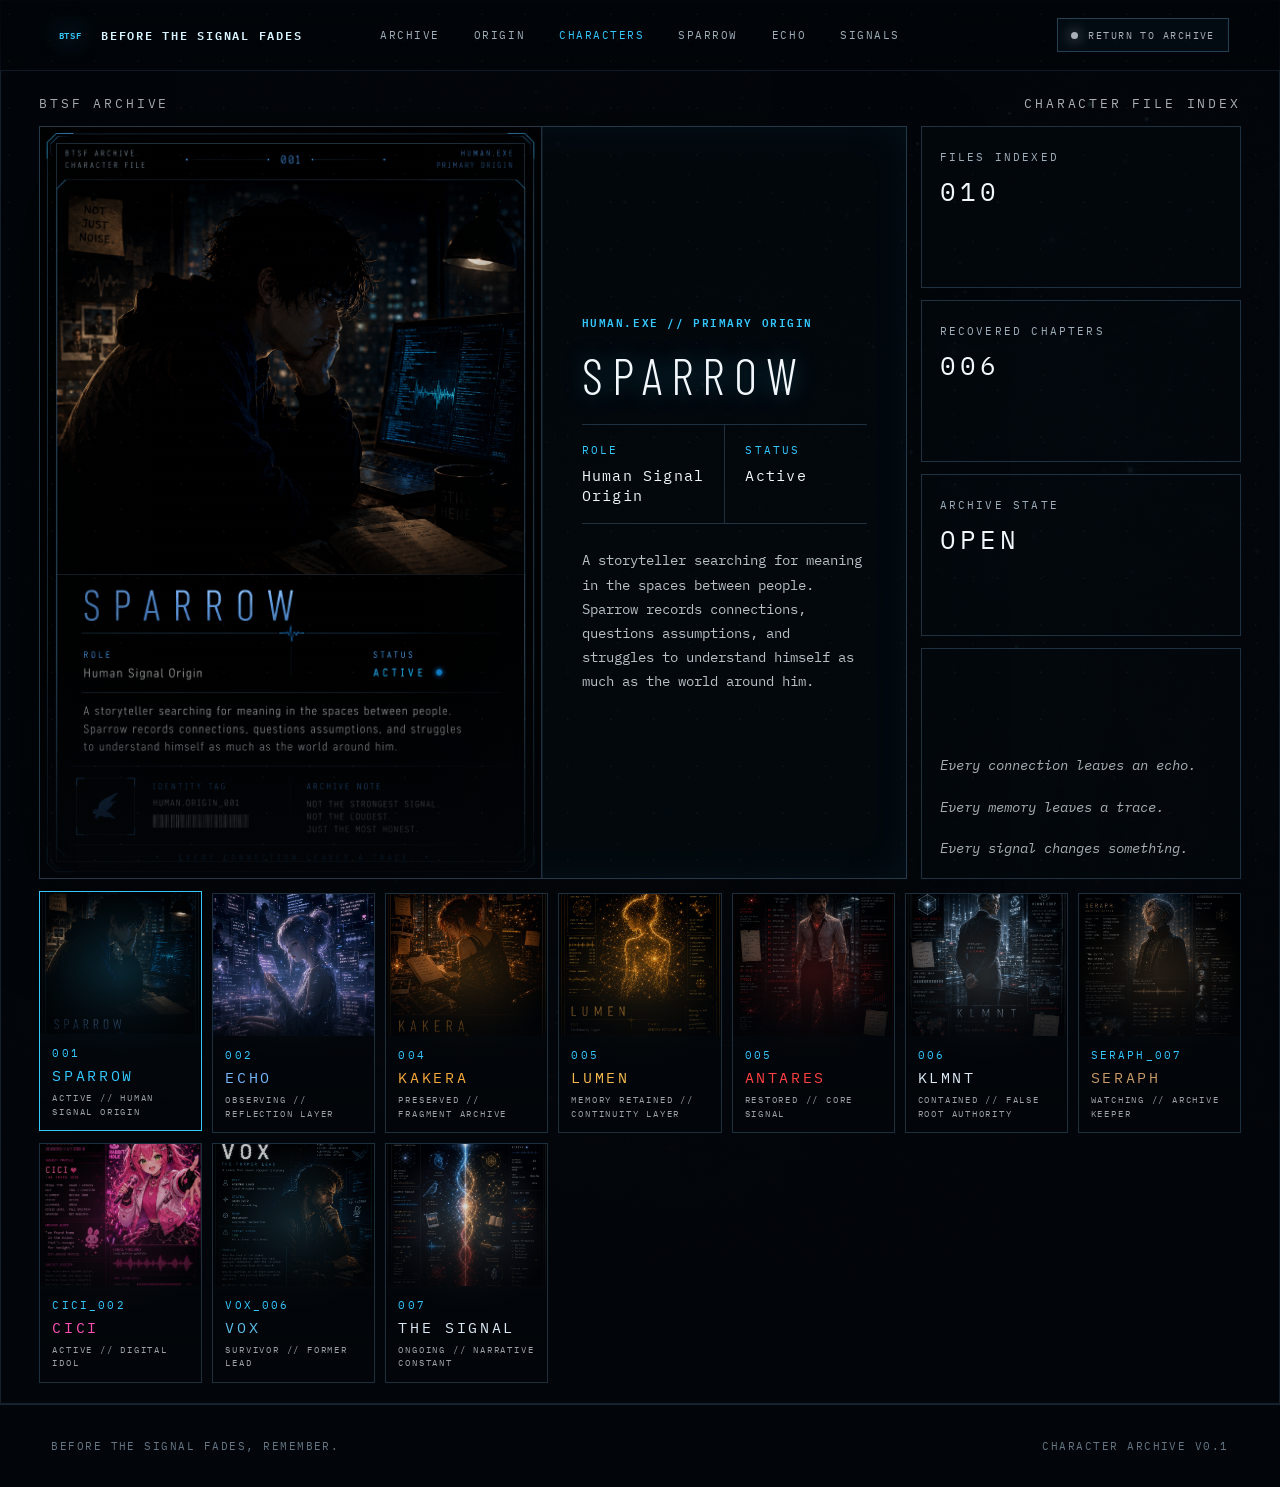
==== characters.html @ e9f686b8 "Add files via upload" ====
<!doctype html>
<html lang="en">
  <head>
    <meta charset="UTF-8" />
    <meta name="viewport" content="width=device-width, initial-scale=1.0" />
    <title>Character Files | Before the Signal Fades | SPARROW x ECHO</title>
    <meta
      name="description"
      content="Character archive files for Before the Signal Fades, including Sparrow, Echo, Seraph, Cici, Vox, and the signal entities connected to the SPARROW x ECHO story."
    />
    <meta name="author" content="SPARROW x ECHO" />
    <meta name="robots" content="index, follow, max-image-preview:large" />
    <link rel="canonical" href="https://drsparrow11.github.io/btsf/characters.html" />
    <meta property="og:type" content="website" />
    <meta property="og:site_name" content="Before the Signal Fades" />
    <meta property="og:title" content="Character Files | Before the Signal Fades" />
    <meta
      property="og:description"
      content="The BTSF character archive: human signals, echoes, archive keepers, chaos idols, former leads, and narrative constants."
    />
    <meta property="og:image" content="https://drsparrow11.github.io/btsf/assets/characters/vox-character.png" />
    <meta property="og:url" content="https://drsparrow11.github.io/btsf/characters.html" />
    <meta name="twitter:card" content="summary_large_image" />
    <meta name="twitter:title" content="Character Files | Before the Signal Fades" />
    <meta
      name="twitter:description"
      content="Character archive files for the SPARROW x ECHO narrative music project."
    />
    <meta name="twitter:image" content="https://drsparrow11.github.io/btsf/assets/characters/vox-character.png" />
    <meta name="theme-color" content="#020509" />
    <link rel="manifest" href="./site.webmanifest" />
    <link rel="icon" href="./assets/chapter-icons/chapter-01-glyph.png" />
    <link rel="preconnect" href="https://fonts.googleapis.com" />
    <link rel="preconnect" href="https://fonts.gstatic.com" crossorigin />
    <link
      href="https://fonts.googleapis.com/css2?family=Barlow+Condensed:wght@300;400;500&family=IBM+Plex+Mono:wght@300;400;500;600&family=Inter:wght@300;400;500;600;700&display=swap"
      rel="stylesheet"
    />
    <link rel="stylesheet" href="./styles.css" />
    <link rel="stylesheet" href="./characters.css" />
    <script type="application/ld+json">
      {
        "@context": "https://schema.org",
        "@type": "CollectionPage",
        "name": "Character Files | Before the Signal Fades",
        "url": "https://drsparrow11.github.io/btsf/characters.html",
        "isPartOf": {
          "@type": "CreativeWorkSeries",
          "name": "Before the Signal Fades",
          "url": "https://drsparrow11.github.io/btsf/"
        },
        "about": [
          "Sparrow",
          "Echo",
          "Kakera",
          "Lumen",
          "Antares",
          "KLMNT",
          "Seraph",
          "Cici",
          "Vox",
          "The Signal"
        ],
        "description": "A character archive for the Before the Signal Fades narrative music project."
      }
    </script>
  </head>
  <body class="characters-page">
    <div class="noise" aria-hidden="true"></div>
    <div class="scanline" aria-hidden="true"></div>

    <header class="site-header">
      <a class="brand" href="./index.html#archive" aria-label="Before the Signal Fades home">
        <span class="brand-mark">BTSF</span>
        <span>Before the Signal Fades</span>
      </a>
      <nav class="nav-links" aria-label="Primary navigation">
        <a href="./index.html#archive">Archive</a>
        <a href="./index.html#origin">Origin</a>
        <a class="active-link" href="./characters.html">Characters</a>
        <a href="./index.html#sparrow">Sparrow</a>
        <a href="./index.html#echo">Echo</a>
        <a href="./index.html#signals">Signals</a>
      </nav>
      <a class="sound-toggle" href="./index.html#archive">
        <span class="signal-dot"></span>
        Return to Archive
      </a>
    </header>

    <main class="character-shell">
      <section class="characters-hero" aria-labelledby="characters-title">
        <div class="character-bg" aria-hidden="true"></div>

        <div class="archive-kicker">
          <span>BTSF Archive</span>
          <span>Character File Index</span>
        </div>

        <div class="characters-layout">
          <section class="featured-dossier" aria-live="polite">
            <div class="dossier-frame">
              <img id="featured-image" src="./assets/characters/sparrow.png" alt="Sparrow character file" />
            </div>
            <div class="dossier-copy">
              <div>
                <p class="terminal-line" id="featured-layer">HUMAN.EXE // PRIMARY ORIGIN</p>
                <h1 id="characters-title">Sparrow</h1>
              </div>
              <dl class="character-meta">
                <div>
                  <dt>Role</dt>
                  <dd id="featured-role">Human Signal Origin</dd>
                </div>
                <div>
                  <dt>Status</dt>
                  <dd id="featured-status">Active</dd>
                </div>
              </dl>
              <p id="featured-summary">
                A storyteller searching for meaning in the spaces between people.
                Sparrow records connections, questions assumptions, and struggles
                to understand himself as much as the world around him.
              </p>
            </div>
          </section>

          <aside class="archive-readout" aria-label="Character archive status">
            <div class="readout-panel">
              <span>Files indexed</span>
              <strong>010</strong>
            </div>
            <div class="readout-panel">
              <span>Recovered chapters</span>
              <strong>006</strong>
            </div>
            <div class="readout-panel">
              <span>Archive state</span>
              <strong>Open</strong>
            </div>
            <div class="quote-panel">
              <p>Every connection leaves an echo.</p>
              <p>Every memory leaves a trace.</p>
              <p>Every signal changes something.</p>
            </div>
          </aside>
        </div>

        <div class="character-roster" id="character-roster" aria-label="Character files"></div>
      </section>
    </main>

    <footer class="site-footer">
      <span>Before the signal fades, remember.</span>
      <span>Character archive v0.1</span>
    </footer>

    <script src="./characters.js"></script>
  </body>
</html>
---- styles.css ----
:root {
  color-scheme: dark;
  --bg: #020509;
  --bg-soft: #071019;
  --panel: rgba(5, 13, 20, 0.74);
  --panel-strong: rgba(6, 14, 20, 0.92);
  --line: rgba(128, 202, 255, 0.2);
  --line-strong: rgba(130, 215, 255, 0.46);
  --text: #f2f7fb;
  --muted: #9eaeb9;
  --quiet: #647684;
  --cyan: #34c8ff;
  --amber: #f6b94e;
  --red: #ff4141;
  --violet: #b070ff;
  --teal: #31e6d2;
  --white-dim: rgba(242, 247, 251, 0.7);
  --shadow: 0 24px 80px rgba(0, 0, 0, 0.42);
  --mono: "IBM Plex Mono", ui-monospace, SFMono-Regular, Consolas, monospace;
  --sans: "Inter", system-ui, -apple-system, BlinkMacSystemFont, "Segoe UI", sans-serif;
  --display: "Barlow Condensed", "Inter", system-ui, sans-serif;
}

* {
  box-sizing: border-box;
}

html {
  scroll-behavior: smooth;
  overflow-x: hidden;
}

body {
  margin: 0;
  min-width: 320px;
  background: var(--bg);
  color: var(--text);
  font-family: var(--sans);
  overflow-x: hidden;
}

a {
  color: inherit;
  text-decoration: none;
}

button {
  font: inherit;
}

.noise,
.scanline {
  position: fixed;
  inset: 0;
  z-index: 20;
  pointer-events: none;
}

.noise {
  opacity: 0.08;
  background-image:
    radial-gradient(circle at 20% 30%, rgba(255, 255, 255, 0.45) 0 1px, transparent 1px),
    radial-gradient(circle at 70% 60%, rgba(255, 255, 255, 0.35) 0 1px, transparent 1px);
  background-size: 43px 47px, 71px 67px;
  mix-blend-mode: screen;
}

.scanline {
  opacity: 0.14;
  background: repeating-linear-gradient(
    to bottom,
    transparent 0,
    transparent 5px,
    rgba(145, 221, 255, 0.08) 6px
  );
}

.site-header {
  position: fixed;
  top: 0;
  left: 0;
  right: 0;
  z-index: 15;
  display: grid;
  grid-template-columns: 1fr auto 1fr;
  align-items: center;
  gap: 24px;
  padding: 18px clamp(18px, 4vw, 54px);
  border-bottom: 1px solid rgba(101, 179, 229, 0.13);
  background: linear-gradient(180deg, rgba(1, 5, 9, 0.88), rgba(1, 5, 9, 0.52));
  backdrop-filter: blur(18px);
  transition: transform 420ms ease, opacity 420ms ease, background 420ms ease;
}

.site-header.is-hidden {
  transform: translateY(-105%);
  opacity: 0;
  pointer-events: none;
}

.brand,
.nav-links,
.sound-toggle,
.terminal-line,
.chapter-number,
.chapter-status,
.archive-stats,
.rail-header,
.console-row span,
.signal-links small,
.site-footer {
  font-family: var(--mono);
  text-transform: uppercase;
  letter-spacing: 0.14em;
}

.brand {
  justify-self: start;
  display: inline-flex;
  align-items: center;
  gap: 12px;
  color: #d8f4ff;
  font-size: 0.78rem;
  font-weight: 600;
}

.brand span:last-child {
  white-space: nowrap;
}

.brand-mark {
  display: inline-grid;
  place-items: center;
  width: 38px;
  height: 24px;
  color: var(--cyan);
  font-size: 0.54rem;
  letter-spacing: 0.08em;
  filter: drop-shadow(0 0 12px rgba(52, 200, 255, 0.8));
}

.nav-links {
  display: flex;
  align-items: center;
  justify-content: center;
  gap: clamp(14px, 2.8vw, 34px);
  color: var(--muted);
  font-size: 0.68rem;
}

.nav-links a {
  position: relative;
  padding-block: 8px;
}

.nav-links a::after {
  content: "";
  position: absolute;
  left: 0;
  right: 0;
  bottom: 0;
  height: 1px;
  transform: scaleX(0);
  transform-origin: left;
  background: currentColor;
  transition: transform 180ms ease;
}

.nav-links a:hover,
.nav-links a:focus-visible {
  color: var(--cyan);
}

.nav-links a:hover::after,
.nav-links a:focus-visible::after {
  transform: scaleX(1);
}

.sound-toggle {
  justify-self: end;
  display: inline-flex;
  align-items: center;
  gap: 10px;
  min-height: 34px;
  padding: 0 13px;
  border: 1px solid rgba(119, 202, 255, 0.28);
  background: rgba(5, 15, 23, 0.72);
  color: var(--white-dim);
  cursor: pointer;
  font-size: 0.64rem;
}

.sound-toggle:hover,
.sound-toggle:focus-visible,
.sound-toggle[aria-pressed="true"] {
  color: var(--teal);
  border-color: rgba(49, 230, 210, 0.5);
}

.signal-dot {
  width: 7px;
  height: 7px;
  border-radius: 50%;
  background: currentColor;
  box-shadow: 0 0 14px currentColor;
}

.splash-section {
  position: fixed;
  inset: 0;
  z-index: 40;
  height: 100dvh;
  min-height: 100svh;
  display: flex;
  align-items: flex-end;
  padding: clamp(24px, 5svh, 82px) clamp(22px, 5vw, 76px) clamp(28px, 6svh, 88px);
  isolation: isolate;
  overflow: hidden;
  background: #020509;
  border-bottom: 1px solid rgba(128, 202, 255, 0.18);
  transition:
    opacity 640ms ease,
    visibility 640ms ease,
    transform 640ms ease;
}

.splash-section.hidden {
  opacity: 0;
  visibility: hidden;
  pointer-events: none;
  transform: scale(1.012);
}

.splash-backdrop {
  position: absolute;
  inset: 0;
  z-index: -4;
  background:
    radial-gradient(circle at 87% 24%, rgba(52, 200, 255, 0.16), transparent 23%),
    radial-gradient(circle at 7% 86%, rgba(255, 65, 65, 0.14), transparent 24%),
    linear-gradient(90deg, rgba(2, 5, 9, 0.28), rgba(2, 5, 9, 0.08) 46%, rgba(2, 5, 9, 0.18)),
    linear-gradient(180deg, rgba(2, 5, 9, 0.04), rgba(2, 5, 9, 0.26) 62%, #020509 100%),
    url("./assets/archive-background.png") center / cover no-repeat;
}

.splash-backdrop::before,
.splash-backdrop::after {
  content: "";
  position: absolute;
  inset: 0;
  pointer-events: none;
}

.splash-backdrop::before {
  background:
    linear-gradient(90deg, rgba(2, 5, 9, 0.9), rgba(2, 5, 9, 0.52) 29%, transparent 68%, rgba(2, 5, 9, 0.2)),
    radial-gradient(ellipse at 31% 83%, rgba(52, 200, 255, 0.12), transparent 30%);
}

.splash-backdrop::after {
  background:
    linear-gradient(180deg, rgba(2, 5, 9, 0.28), transparent 34%, rgba(2, 5, 9, 0.4)),
    linear-gradient(0deg, rgba(2, 5, 9, 0.4), transparent 24%);
}

.splash-grid {
  position: absolute;
  inset: 0;
  z-index: -2;
  opacity: 0.16;
  background-image:
    linear-gradient(rgba(128, 202, 255, 0.09) 1px, transparent 1px),
    linear-gradient(90deg, rgba(128, 202, 255, 0.07) 1px, transparent 1px);
  background-size: 92px 92px;
  mask-image: radial-gradient(circle at 72% 25%, black, transparent 45%);
}

.splash-copy {
  position: relative;
  z-index: 1;
  width: min(640px, 56vw);
  max-height: calc(100dvh - clamp(52px, 11svh, 170px));
  color: var(--text);
}

.splash-status {
  margin: 0 0 clamp(10px, 2svh, 20px);
  color: var(--teal);
  font-family: var(--mono);
  font-size: 0.68rem;
  font-weight: 600;
  letter-spacing: 0.22em;
  text-transform: uppercase;
}

.splash-title {
  max-width: 640px;
  font-family: var(--display);
  font-size: clamp(4rem, min(7.3vw, 11.2svh), 8.8rem);
  line-height: 0.86;
  letter-spacing: 0.11em;
}

.splash-title span {
  display: block;
  white-space: nowrap;
}

.splash-subtitle {
  margin: clamp(14px, 2.4svh, 24px) 0 0;
  color: rgba(246, 185, 78, 0.92);
  font-family: var(--mono);
  font-size: clamp(0.78rem, 1.25vw, 1rem);
  letter-spacing: 0.32em;
  text-transform: uppercase;
}

.splash-audio-note {
  max-width: 560px;
  margin: clamp(14px, 2.4svh, 24px) 0 0;
  padding: 12px 0 12px 18px;
  border-left: 2px solid rgba(52, 200, 255, 0.72);
  background: linear-gradient(90deg, rgba(52, 200, 255, 0.08), transparent 78%);
  color: rgba(216, 232, 242, 0.86);
  font-family: var(--mono);
  font-size: clamp(0.62rem, 0.9vw, 0.76rem);
  letter-spacing: 0.18em;
  line-height: 1.75;
  text-transform: uppercase;
}

.splash-intro {
  max-width: 440px;
  margin: clamp(18px, 3.3svh, 34px) 0 0;
  color: rgba(216, 232, 242, 0.8);
  font-family: var(--mono);
  font-size: 0.82rem;
  line-height: 1.8;
}

.splash-actions {
  display: flex;
  align-items: center;
  flex-wrap: wrap;
  gap: 18px;
  margin-top: clamp(22px, 3.8svh, 36px);
}

.splash-actions span {
  color: var(--muted);
  font-family: var(--mono);
  font-size: 0.64rem;
  letter-spacing: 0.18em;
  text-transform: uppercase;
}

.splash-enter {
  min-width: 204px;
}

.splash-footer {
  position: absolute;
  left: clamp(22px, 5vw, 76px);
  right: clamp(22px, 5vw, 76px);
  bottom: 20px;
  display: flex;
  justify-content: space-between;
  gap: 24px;
  color: rgba(198, 211, 220, 0.62);
  font-family: var(--mono);
  font-size: 0.62rem;
  letter-spacing: 0.22em;
  text-transform: uppercase;
}

.hero-section {
  position: relative;
  min-height: 100vh;
  padding: 92px clamp(22px, 3.2vw, 46px) 18px;
  isolation: isolate;
  border: 1px solid rgba(128, 202, 255, 0.12);
  overflow: hidden;
}

.hero-backdrop {
  position: absolute;
  inset: 0;
  z-index: -3;
  background:
    linear-gradient(90deg, rgba(2, 5, 9, 0.26), rgba(2, 5, 9, 0.72) 58%, rgba(2, 5, 9, 0.94)),
    linear-gradient(180deg, rgba(2, 5, 9, 0.1), rgba(2, 5, 9, 0.88) 74%, #020509 100%),
    url("./assets/archive-background.png") center / cover no-repeat;
}

.hero-backdrop::after {
  content: "";
  position: absolute;
  inset: 0;
  background:
    radial-gradient(circle at 48% 22%, rgba(52, 200, 255, 0.18), transparent 22%),
    radial-gradient(circle at 46% 58%, rgba(255, 65, 65, 0.12), transparent 24%),
    linear-gradient(90deg, rgba(2, 5, 9, 0.2), rgba(2, 5, 9, 0.8) 76%);
}

.constellation {
  position: absolute;
  inset: 0;
  z-index: -1;
  overflow: hidden;
}

.constellation::before,
.constellation::after {
  content: "";
  position: absolute;
  width: 58vw;
  height: 50vh;
  left: 0;
  top: 4vh;
  opacity: 0.38;
  background:
    linear-gradient(32deg, transparent 31%, rgba(52, 200, 255, 0.24) 31.2%, transparent 31.8%),
    linear-gradient(154deg, transparent 42%, rgba(52, 200, 255, 0.22) 42.2%, transparent 42.7%),
    linear-gradient(12deg, transparent 58%, rgba(52, 200, 255, 0.18) 58.2%, transparent 58.8%);
}

.constellation::after {
  left: 36vw;
  top: 12vh;
  width: 44vw;
  transform: rotate(11deg);
  opacity: 0.24;
}

.constellation span {
  position: absolute;
  left: var(--x);
  top: var(--y);
  width: 4px;
  height: 4px;
  border-radius: 50%;
  background: var(--cyan);
  box-shadow: 0 0 18px rgba(52, 200, 255, 0.9);
}

.hero-grid {
  display: grid;
  grid-template-columns: minmax(430px, 0.9fr) minmax(340px, 0.84fr) minmax(410px, 0.92fr);
  align-items: stretch;
  gap: clamp(24px, 3vw, 48px);
  max-width: 1680px;
  min-height: clamp(650px, calc(100vh - 292px), 760px);
  margin: 0 auto;
}

.title-panel {
  align-self: stretch;
  display: grid;
  grid-template-columns: 1fr;
  align-content: center;
  gap: clamp(26px, 4vh, 42px);
  padding-top: 0;
  padding-right: clamp(8px, 2vw, 28px);
}

.title-copy {
  align-self: center;
  min-width: 0;
}

.terminal-line {
  margin: 0 0 18px;
  color: var(--cyan);
  font-size: 0.7rem;
  font-weight: 600;
}

h1,
h2 {
  margin: 0;
  font-weight: 300;
  letter-spacing: 0;
}

h1 {
  max-width: 500px;
  font-family: var(--display);
  font-size: clamp(4.6rem, 5.4vw, 7rem);
  line-height: 0.78;
  color: rgba(247, 250, 252, 0.92);
  text-transform: uppercase;
  letter-spacing: 0.16em;
  text-shadow:
    0 0 22px rgba(242, 247, 251, 0.16),
    0 0 4px rgba(242, 247, 251, 0.45);
}

.story-title {
  display: grid;
  justify-items: start;
  gap: 0.035em;
}

.title-line {
  display: block;
  white-space: nowrap;
}

.title-before {
  letter-spacing: 0.13em;
}

.title-the {
  display: inline-flex;
  align-items: center;
  justify-content: center;
  gap: 0.35em;
  width: 100%;
  margin-left: 0;
  font-size: 0.38em;
  line-height: 1;
  letter-spacing: 0.32em;
}

.title-the::before,
.title-the::after {
  content: "";
  display: block;
  width: 1.9em;
  height: 1px;
  background: linear-gradient(90deg, transparent, rgba(242, 247, 251, 0.7), transparent);
}

h2 {
  font-size: clamp(2rem, 4.4vw, 4.75rem);
  line-height: 0.98;
  text-transform: uppercase;
}

.subtitle {
  max-width: 470px;
  margin: 22px 0 0;
  color: rgba(242, 247, 251, 0.82);
  font-family: var(--mono);
  font-size: clamp(0.76rem, 1.15vw, 0.96rem);
  line-height: 1.45;
  letter-spacing: 0.28em;
  text-transform: uppercase;
  text-wrap: balance;
}

.hero-copy,
.section-copy p {
  max-width: 620px;
  color: var(--white-dim);
  font-size: clamp(1rem, 1.35vw, 1.16rem);
  line-height: 1.7;
}

.hero-copy {
  width: 100%;
  max-width: 430px;
  margin: 28px 0 0;
  color: rgba(198, 211, 220, 0.82);
  font-family: var(--mono);
  font-size: 0.78rem;
  line-height: 1.7;
  overflow-wrap: break-word;
}

.hero-actions {
  display: flex;
  flex-wrap: wrap;
  gap: 12px;
  margin-top: 34px;
}

.primary-action,
.secondary-action {
  display: inline-flex;
  align-items: center;
  justify-content: center;
  min-height: 44px;
  padding: 0 18px;
  border: 1px solid rgba(119, 202, 255, 0.34);
  font-family: var(--mono);
  font-size: 0.72rem;
  font-weight: 600;
  letter-spacing: 0.12em;
  text-transform: uppercase;
}

.primary-action {
  color: #031018;
  background: linear-gradient(90deg, var(--cyan), var(--teal));
  box-shadow: 0 0 28px rgba(52, 200, 255, 0.28);
}

.secondary-action {
  color: var(--cyan);
  background: rgba(5, 15, 23, 0.72);
}

.primary-action:hover,
.secondary-action:hover,
.chapter-card:hover,
.chapter-card:focus-visible {
  transform: translateY(-1px);
}

.archive-stats {
  display: grid;
  grid-template-columns: 1fr;
  gap: 1px;
  max-width: none;
  margin: 0;
  border: 1px solid rgba(128, 202, 255, 0.2);
  background: rgba(128, 202, 255, 0.13);
}

.archive-stats div {
  padding: 13px 16px;
  background: rgba(3, 9, 14, 0.72);
}

.archive-stats dt {
  color: var(--quiet);
  font-size: 0.58rem;
}

.archive-stats dd {
  margin: 7px 0 0;
  color: var(--text);
  font-size: 0.78rem;
}

.archive-side-panels {
  align-self: center;
  display: grid;
  grid-template-columns: minmax(220px, 0.72fr) minmax(220px, 0.72fr);
  gap: 14px;
  max-width: 560px;
}

.memory-panel {
  padding: 18px;
  border: 1px solid rgba(128, 202, 255, 0.2);
  background: rgba(3, 9, 14, 0.72);
  color: rgba(209, 222, 231, 0.82);
  font-family: var(--mono);
  font-size: 0.7rem;
  letter-spacing: 0.12em;
  line-height: 1.65;
  text-transform: uppercase;
}

.memory-panel p {
  margin: 0;
}

.memory-panel p + p {
  margin-top: 10px;
}

.memory-panel span {
  display: block;
  height: 26px;
  margin-top: 16px;
  background: linear-gradient(90deg, transparent, rgba(52, 200, 255, 0.44), transparent);
  clip-path: polygon(0 50%, 20% 50%, 24% 18%, 30% 84%, 37% 50%, 100% 50%, 100% 56%, 37% 56%, 29% 95%, 23% 32%, 20% 56%, 0 56%);
  opacity: 0.45;
}

.signal-core {
  position: relative;
  min-height: 0;
  display: grid;
  place-items: center;
  isolation: isolate;
  overflow: visible;
  pointer-events: none;
  z-index: 1;
}

.signal-core::before {
  content: "";
  position: absolute;
  inset: 2% -18% 0;
  z-index: -1;
  background:
    radial-gradient(ellipse at 50% 18%, rgba(52, 200, 255, 0.18), transparent 28%),
    radial-gradient(ellipse at 50% 58%, rgba(255, 65, 65, 0.13), transparent 30%),
    radial-gradient(ellipse at 50% 88%, rgba(49, 230, 210, 0.14), transparent 24%);
  filter: blur(10px);
}

.spine {
  position: relative;
  width: min(100%, 390px);
  height: calc(100% - 34px);
  min-height: 620px;
  align-self: start;
  pointer-events: none;
}

.spine::before {
  content: "";
  position: absolute;
  top: 0;
  bottom: 0;
  left: 50%;
  width: 3px;
  transform: translateX(-50%);
  background: linear-gradient(
    to bottom,
    transparent,
    var(--cyan) 7%,
    var(--amber) 24%,
    var(--red) 44%,
    var(--violet) 68%,
    var(--teal) 96%,
    transparent
  );
  box-shadow:
    0 0 22px rgba(52, 200, 255, 0.9),
    0 0 54px rgba(255, 65, 65, 0.5),
    0 0 86px rgba(49, 230, 210, 0.22);
}

.spine::after {
  content: "";
  position: absolute;
  left: 50%;
  bottom: 0;
  width: 224px;
  height: 56px;
  transform: translateX(-50%);
  border: 1px solid rgba(49, 230, 210, 0.55);
  border-radius: 50%;
  box-shadow:
    0 0 26px rgba(49, 230, 210, 0.42),
    inset 0 0 26px rgba(49, 230, 210, 0.2);
}

.pulse {
  position: absolute;
  left: 50%;
  width: 12px;
  height: 12px;
  border-radius: 50%;
  transform: translate(-50%, -50%);
  background: white;
  box-shadow: 0 0 25px currentColor;
  animation: breathe 3.8s ease-in-out infinite;
}

.pulse-one {
  top: 11%;
  color: var(--cyan);
}

.pulse-two {
  top: 55%;
  color: var(--red);
  animation-delay: 1s;
}

.pulse-three {
  top: 83%;
  color: var(--violet);
  animation-delay: 2s;
}

.glyph {
  position: absolute;
  left: 50%;
  transform: translateX(-50%);
  color: var(--cyan);
  filter: drop-shadow(0 0 16px currentColor);
  pointer-events: none;
}

.glyph svg {
  display: block;
  width: 100%;
  height: 100%;
  fill: none;
  stroke: currentColor;
  stroke-width: 2.2;
  stroke-linecap: round;
  stroke-linejoin: round;
}

.glyph::before {
  content: "";
  position: absolute;
  inset: -22%;
  background: var(--glyph) center / contain no-repeat;
  filter: saturate(1.18) contrast(1.12) drop-shadow(0 0 14px currentColor);
  mix-blend-mode: screen;
}

.glyph svg {
  opacity: 0;
}

.heart {
  --glyph: url("./assets/chapter-icons/chapter-01-glyph-alpha.png?v=2");
  top: 2%;
  width: 126px;
  height: 126px;
}

.heart svg {
  fill: rgba(52, 200, 255, 0.08);
}

.dna {
  --glyph: url("./assets/chapter-icons/chapter-02-glyph-alpha.png?v=2");
  top: 18%;
  width: 110px;
  height: 158px;
  color: var(--amber);
}

.root {
  --glyph: url("./assets/chapter-icons/chapter-03-glyph-alpha.png?v=2");
  top: 37%;
  width: 156px;
  height: 166px;
  color: var(--red);
}

.ghost-node {
  --glyph: url("./assets/chapter-icons/chapter-04-glyph-alpha.png?v=2");
  top: 49%;
  width: 142px;
  height: 142px;
  color: #d7e7f4;
}

.fork-node {
  --glyph: url("./assets/chapter-icons/chapter-05-glyph-alpha.png?v=2");
  top: 61%;
  width: 150px;
  height: 150px;
  color: var(--violet);
}

.deadair-node {
  --glyph: url("./assets/chapter-icons/chapter-06-glyph-alpha.png?v=2");
  top: 71%;
  width: 172px;
  height: 122px;
  color: #ff5d8f;
}

.heartbeat-node {
  --glyph: url("./assets/chapter-icons/chapter-07-glyph-alpha.png?v=2");
  top: 80%;
  width: 180px;
  height: 104px;
  color: var(--red);
}

.starfall-node {
  --glyph: url("./assets/chapter-icons/chapter-08-glyph-alpha.png?v=2");
  bottom: 9%;
  width: 142px;
  height: 152px;
  color: var(--cyan);
}

.silent-node {
  --glyph: url("./assets/chapter-icons/chapter-09-glyph-alpha.png?v=2");
  bottom: 1%;
  width: 150px;
  height: 134px;
  color: var(--violet);
}

.after-node {
  --glyph: url("./assets/chapter-icons/chapter-10-glyph-alpha.png?v=2");
  bottom: 1%;
  width: 140px;
  height: 154px;
  color: var(--teal);
}

.chapter-rail {
  position: relative;
  z-index: 2;
  align-self: center;
  padding: 16px 18px 16px 0;
  border: 1px solid rgba(128, 202, 255, 0.24);
  background:
    linear-gradient(90deg, rgba(2, 5, 9, 0.86), rgba(3, 10, 16, 0.68)),
    radial-gradient(circle at 16% 10%, rgba(52, 200, 255, 0.12), transparent 34%);
  box-shadow:
    inset 1px 0 0 rgba(128, 202, 255, 0.12),
    inset 0 0 44px rgba(52, 200, 255, 0.04),
    0 24px 80px rgba(0, 0, 0, 0.28);
}

.chapter-rail::before {
  content: "";
  display: block;
  height: 1px;
  margin: 0 0 10px 28px;
  background: linear-gradient(90deg, transparent, rgba(52, 200, 255, 0.5), transparent);
}

.rail-header {
  display: flex;
  justify-content: space-between;
  gap: 20px;
  padding: 0 0 14px 28px;
  color: var(--quiet);
  font-size: 0.63rem;
}

.chapters {
  display: grid;
  gap: 0;
}

.chapter-card {
  position: relative;
  display: grid;
  grid-template-columns: 34px 56px 1fr;
  gap: 12px;
  width: 100%;
  min-height: clamp(50px, 5.8vh, 64px);
  padding: clamp(5px, 0.6vh, 7px) 0 clamp(5px, 0.6vh, 7px) 28px;
  border: 0;
  border-top: 1px solid rgba(128, 202, 255, 0.2);
  background: transparent;
  color: var(--text);
  text-align: left;
  cursor: pointer;
  transition:
    transform 180ms ease,
    background 180ms ease,
    border-color 180ms ease;
}

.chapter-card::before {
  content: "";
  position: absolute;
  left: -5px;
  top: 26px;
  width: 9px;
  height: 9px;
  border: 1px solid currentColor;
  border-radius: 50%;
  background: var(--bg);
}

.chapter-card:hover,
.chapter-card:focus-visible,
.chapter-card.active {
  background:
    linear-gradient(90deg, color-mix(in srgb, currentColor 16%, transparent), transparent 70%),
    rgba(5, 18, 27, 0.28);
  outline: none;
}

.chapter-card.locked {
  color: rgba(210, 224, 232, 0.68);
}

.chapter-card.locked:hover,
.chapter-card.locked:focus-visible {
  color: var(--violet);
}

.chapter-number {
  color: currentColor;
  font-size: 1.38rem;
  line-height: 1;
}

.chapter-copy {
  min-width: 0;
}

.chapter-name {
  display: block;
  min-width: 0;
  color: currentColor;
  font-family: var(--mono);
  font-size: clamp(0.82rem, 0.96vw, 1.02rem);
  letter-spacing: 0.24em;
  line-height: 1.1;
  text-transform: uppercase;
}

.chapter-name-row {
  display: flex;
  align-items: center;
  justify-content: space-between;
  gap: 12px;
  min-width: 0;
}

.chapter-actions {
  display: inline-flex;
  flex: 0 0 auto;
  align-items: center;
  gap: 6px;
  opacity: 0.42;
  transition:
    opacity 180ms ease,
    transform 180ms ease;
}

.chapter-card:hover .chapter-actions,
.chapter-card:focus-visible .chapter-actions,
.chapter-card.active .chapter-actions {
  opacity: 1;
}

.chapter-action {
  display: inline-grid;
  place-items: center;
  width: 22px;
  height: 22px;
  border: 1px solid color-mix(in srgb, currentColor 36%, transparent);
  background: rgba(1, 5, 9, 0.46);
  color: currentColor;
  font-family: var(--mono);
  font-size: 0.62rem;
  line-height: 1;
  text-decoration: none;
  text-shadow: 0 0 10px currentColor;
  box-shadow: inset 0 0 16px color-mix(in srgb, currentColor 10%, transparent);
  transition:
    background 180ms ease,
    border-color 180ms ease,
    box-shadow 180ms ease,
    transform 180ms ease;
}

.chapter-action:hover,
.chapter-action:focus-visible {
  border-color: currentColor;
  background: color-mix(in srgb, currentColor 13%, rgba(1, 5, 9, 0.78));
  box-shadow:
    inset 0 0 18px color-mix(in srgb, currentColor 18%, transparent),
    0 0 18px color-mix(in srgb, currentColor 26%, transparent);
  outline: none;
  transform: translateY(-1px);
}

.chapter-action.disabled {
  opacity: 0.26;
  cursor: not-allowed;
  filter: saturate(0);
  pointer-events: auto;
}

.chapter-theme {
  display: block;
  margin-top: 4px;
  color: var(--white-dim);
  font-family: var(--mono);
  font-size: 0.6rem;
  letter-spacing: 0.22em;
  text-transform: uppercase;
}

.chapter-question {
  margin: 4px 0 0;
  color: var(--muted);
  font-size: clamp(0.54rem, 0.65vw, 0.62rem);
  line-height: 1.32;
}

.chapter-status {
  display: block;
  margin-top: 5px;
  color: currentColor;
  font-size: 0.55rem;
  font-weight: 600;
}

.chapter-icon {
  display: inline-flex;
  align-items: center;
  justify-content: center;
  width: 50px;
  height: 50px;
  color: currentColor;
}

.chapter-icon img {
  display: block;
  width: 100%;
  height: 100%;
  object-fit: contain;
  filter: drop-shadow(0 0 15px currentColor) saturate(1.18) contrast(1.15);
  mix-blend-mode: screen;
}

.chapter-icon svg {
  width: 100%;
  height: 100%;
  fill: none;
  stroke: currentColor;
  stroke-width: 1.9;
  stroke-linecap: round;
  stroke-linejoin: round;
  filter: drop-shadow(0 0 9px currentColor);
}

.selected-node {
  position: relative;
  z-index: 4;
  min-height: 64px;
  max-width: 1680px;
  margin: 14px auto 0;
  padding: 14px clamp(16px, 2vw, 24px);
  border: 1px solid rgba(128, 202, 255, 0.16);
  background: rgba(3, 9, 14, 0.76);
  color: var(--white-dim);
  font-family: var(--mono);
  font-size: 0.72rem;
  letter-spacing: 0.1em;
  text-transform: uppercase;
}

.archive-preview-grid {
  display: grid;
  grid-template-columns: 1fr 0.9fr 0.9fr 1fr;
  gap: 14px;
  max-width: 1680px;
  margin: 14px auto 0;
}

.preview-card {
  position: relative;
  display: grid;
  grid-template-columns: 44% 1fr;
  grid-template-rows: auto 1fr auto;
  min-height: 190px;
  border: 1px solid rgba(128, 202, 255, 0.28);
  background:
    linear-gradient(180deg, rgba(5, 16, 24, 0.78), rgba(2, 7, 11, 0.9)),
    rgba(3, 9, 14, 0.78);
  box-shadow:
    inset 0 0 34px rgba(52, 200, 255, 0.05),
    0 18px 50px rgba(0, 0, 0, 0.24);
  overflow: hidden;
  transition:
    transform 180ms ease,
    border-color 180ms ease,
    background 180ms ease;
}

.preview-card:hover,
.preview-card:focus-visible {
  transform: translateY(-2px);
  border-color: rgba(52, 200, 255, 0.58);
  background: rgba(5, 16, 24, 0.86);
  outline: none;
}

.preview-title,
.preview-index,
.preview-link {
  font-family: var(--mono);
  text-transform: uppercase;
  letter-spacing: 0.16em;
}

.preview-title {
  grid-column: 1 / -1;
  padding: 14px 16px;
  color: var(--cyan);
  font-size: 0.82rem;
  font-weight: 600;
}

.sparrow-preview .preview-title,
.sparrow-preview .preview-link {
  color: var(--amber);
}

.preview-index {
  position: absolute;
  top: 14px;
  right: 16px;
  color: var(--quiet);
  font-size: 0.68rem;
}

.preview-visual {
  display: block;
  margin: 0 0 12px 16px;
  min-height: 124px;
  border-right: 1px solid rgba(128, 202, 255, 0.12);
  background-position: center;
  background-size: cover;
  background-repeat: no-repeat;
  box-shadow: inset 0 0 34px rgba(0, 0, 0, 0.48);
}

.radar {
  border: 1px solid rgba(52, 200, 255, 0.2);
  border-radius: 0;
  background:
    linear-gradient(180deg, rgba(0, 0, 0, 0.05), rgba(0, 0, 0, 0.38)),
    url("./assets/chapter-panels/chapter-01-panel.png") center / cover no-repeat;
}

.portrait {
  background:
    linear-gradient(180deg, rgba(0, 0, 0, 0), rgba(0, 0, 0, 0.42)),
    url("./assets/sparrow-file.png") 48% 28% / 210% auto no-repeat;
}

.echo-ring {
  border-radius: 0;
  background:
    linear-gradient(180deg, rgba(1, 5, 9, 0.04), rgba(1, 5, 9, 0.5)),
    url("./assets/characters/echo-mirror-cache.png") 54% 45% / cover no-repeat;
  filter: drop-shadow(0 0 18px rgba(176, 112, 255, 0.28));
  box-shadow:
    inset 0 0 40px rgba(1, 5, 9, 0.42),
    0 0 50px rgba(176, 112, 255, 0.14);
}

.preview-copy {
  align-self: center;
  padding: 0 16px 12px;
  color: rgba(202, 216, 225, 0.82);
  font-family: var(--mono);
  font-size: 0.78rem;
  line-height: 1.55;
}

.media-list {
  grid-column: 1 / -1;
  padding-top: 8px;
  color: rgba(202, 216, 225, 0.88);
}

.preview-link {
  grid-column: 2;
  align-self: end;
  padding: 0 16px 16px;
  color: var(--cyan);
  font-size: 0.66rem;
}

.signals-preview .preview-link,
.signals-preview .preview-title {
  grid-column: 1 / -1;
}

.inline-link {
  display: inline-flex;
  margin-left: 14px;
  color: var(--cyan);
  text-decoration: underline;
  text-underline-offset: 4px;
}

.archive-section.chapter-library {
  grid-template-columns: minmax(0, 1fr);
  max-width: 1680px;
  padding-top: clamp(46px, 6vw, 86px);
}

.archive-section.chapter-library .section-copy {
  max-width: 760px;
}

.chapter-library-grid {
  display: grid;
  grid-template-columns: repeat(12, minmax(0, 1fr));
  gap: 12px;
  align-self: start;
}

.library-card {
  position: relative;
  display: grid;
  grid-column: span 2;
  min-height: 340px;
  padding: 0;
  border: 1px solid color-mix(in srgb, var(--accent) 42%, rgba(128, 202, 255, 0.16));
  background: rgba(3, 9, 14, 0.78);
  color: var(--text);
  overflow: hidden;
  text-align: left;
  cursor: pointer;
  box-shadow:
    inset 0 0 34px color-mix(in srgb, var(--accent) 12%, transparent),
    0 18px 54px rgba(0, 0, 0, 0.2);
  transition:
    transform 180ms ease,
    border-color 180ms ease,
    filter 180ms ease;
}

.library-card.open {
  grid-column: span 4;
  min-height: 460px;
}

.library-card.locked {
  min-height: 260px;
}

.library-card:hover,
.library-card:focus-visible {
  transform: translateY(-3px);
  border-color: color-mix(in srgb, var(--accent) 78%, white 8%);
  filter: brightness(1.08);
  outline: none;
}

.library-card.locked {
  cursor: default;
  filter: saturate(0.72);
}

.library-card.locked:hover,
.library-card.locked:focus-visible {
  transform: none;
}

.library-image {
  position: absolute;
  inset: 0;
}

.library-image::after {
  content: "";
  position: absolute;
  inset: 0;
  background:
    linear-gradient(180deg, rgba(2, 5, 9, 0.03) 12%, rgba(2, 5, 9, 0.42) 52%, rgba(2, 5, 9, 0.98) 100%),
    radial-gradient(circle at 50% 18%, color-mix(in srgb, var(--accent) 18%, transparent), transparent 44%);
}

.library-image img {
  display: block;
  width: 100%;
  height: 100%;
  object-fit: cover;
  object-position: center top;
  opacity: 0.9;
}

.library-copy {
  position: relative;
  z-index: 1;
  display: grid;
  align-content: end;
  gap: 7px;
  min-height: 100%;
  padding: 18px;
  text-shadow: 0 2px 16px rgba(0, 0, 0, 0.82);
}

.library-number,
.library-title,
.library-theme,
.library-status,
.library-action {
  font-family: var(--mono);
  text-transform: uppercase;
}

.library-number {
  position: absolute;
  top: 14px;
  left: 16px;
  color: var(--accent);
  font-size: 1.7rem;
  letter-spacing: 0.1em;
  text-shadow: 0 0 18px currentColor;
}

.library-title {
  color: var(--accent);
  font-size: clamp(0.8rem, 1vw, 1rem);
  font-weight: 600;
  letter-spacing: 0.16em;
  line-height: 1.2;
}

.library-card.open .library-title {
  font-size: clamp(1.05rem, 1.4vw, 1.34rem);
  letter-spacing: 0.22em;
}

.library-theme {
  color: rgba(231, 238, 244, 0.72);
  font-size: 0.58rem;
  letter-spacing: 0.22em;
}

.library-question {
  color: rgba(231, 238, 244, 0.8);
  font-family: var(--mono);
  font-size: 0.7rem;
  line-height: 1.45;
}

.library-card.locked .library-question {
  display: none;
}

.library-status {
  color: var(--accent);
  font-size: 0.54rem;
  font-weight: 600;
  letter-spacing: 0.12em;
}

.library-action {
  margin-top: 4px;
  color: rgba(247, 250, 252, 0.82);
  font-size: 0.58rem;
  letter-spacing: 0.18em;
}

.signal-mode .scanline {
  opacity: 0.24;
}

.signal-mode .spine::before {
  animation: signal-flare 2.4s ease-in-out infinite;
}

.archive-section {
  position: relative;
  display: grid;
  grid-template-columns: minmax(0, 0.92fr) minmax(280px, 0.78fr);
  gap: clamp(28px, 6vw, 96px);
  max-width: 1480px;
  margin: 0 auto;
  padding: clamp(72px, 11vw, 150px) clamp(18px, 4vw, 54px);
  border-top: 1px solid rgba(128, 202, 255, 0.13);
}

.archive-section::before {
  content: "";
  position: absolute;
  inset: 0 clamp(18px, 4vw, 54px);
  z-index: -1;
  border-left: 1px solid rgba(128, 202, 255, 0.1);
  border-right: 1px solid rgba(128, 202, 255, 0.1);
  pointer-events: none;
}

.section-copy p {
  margin: 24px 0 0;
}

.compact {
  align-self: center;
}

.origin-console {
  align-self: center;
  border: 1px solid rgba(128, 202, 255, 0.18);
  background: var(--panel);
  box-shadow: var(--shadow);
}

.console-row {
  display: grid;
  grid-template-columns: 46px 1fr;
  gap: 18px;
  padding: 20px;
  border-top: 1px solid rgba(128, 202, 255, 0.12);
}

.console-row:first-child {
  border-top: 0;
}

.console-row span {
  color: var(--cyan);
  font-size: 0.76rem;
}

.console-row p {
  margin: 0;
  color: var(--white-dim);
  line-height: 1.55;
}

.split {
  align-items: center;
}

.identity-card {
  display: flex;
  align-items: center;
  gap: clamp(22px, 4vw, 42px);
}

.portrait-mark {
  display: grid;
  place-items: center;
  flex: 0 0 clamp(116px, 18vw, 210px);
  aspect-ratio: 1;
  border: 1px solid rgba(246, 185, 78, 0.46);
  border-radius: 50%;
  background:
    linear-gradient(180deg, rgba(0, 0, 0, 0.04), rgba(0, 0, 0, 0.42)),
    url("./assets/sparrow-file.png") 48% 22% / 230% auto no-repeat;
  color: transparent;
  font-family: var(--mono);
  font-size: clamp(3rem, 8vw, 7rem);
  font-weight: 300;
  box-shadow: 0 0 50px rgba(246, 185, 78, 0.12);
}

.echo {
  background:
    radial-gradient(circle at 72% 48%, rgba(176, 112, 255, 0.12), transparent 28%),
    transparent;
}

.echo-visual {
  position: relative;
  min-height: 320px;
  border: 1px solid rgba(176, 112, 255, 0.22);
  background:
    linear-gradient(90deg, rgba(2, 5, 9, 0.14), rgba(2, 5, 9, 0.02) 48%, rgba(2, 5, 9, 0.48)),
    linear-gradient(180deg, rgba(176, 112, 255, 0.03), rgba(2, 5, 9, 0.32)),
    url("./assets/characters/echo-mirror-cache.png") 54% 46% / cover no-repeat;
  overflow: hidden;
  box-shadow:
    inset 0 0 70px rgba(2, 5, 9, 0.42),
    0 28px 80px rgba(0, 0, 0, 0.28);
}

.echo-visual::before {
  content: "";
  position: absolute;
  inset: 0;
  background:
    radial-gradient(circle at 58% 42%, rgba(176, 112, 255, 0.2), transparent 24%),
    radial-gradient(circle at 32% 72%, rgba(52, 200, 255, 0.12), transparent 24%),
    linear-gradient(180deg, transparent 56%, rgba(2, 5, 9, 0.7));
  pointer-events: none;
  mix-blend-mode: screen;
}

.signals {
  grid-template-columns: minmax(0, 0.76fr) minmax(320px, 1fr);
  padding-bottom: clamp(90px, 12vw, 160px);
}

.signal-links {
  display: grid;
  grid-template-columns: repeat(3, minmax(0, 1fr));
  gap: 1px;
  align-self: center;
  border: 1px solid rgba(128, 202, 255, 0.18);
  background: rgba(128, 202, 255, 0.13);
}

.signal-links a {
  min-height: 126px;
  padding: 22px;
  background: rgba(5, 13, 20, 0.82);
  transition:
    background 180ms ease,
    color 180ms ease;
}

.signal-links a:hover,
.signal-links a:focus-visible {
  background: rgba(8, 25, 36, 0.95);
  color: var(--cyan);
  outline: none;
}

.signal-links span {
  display: block;
  font-family: var(--mono);
  font-size: 0.92rem;
  letter-spacing: 0.16em;
  text-transform: uppercase;
}

.signal-links small {
  display: block;
  margin-top: 18px;
  color: var(--muted);
  font-size: 0.62rem;
  line-height: 1.55;
}

.audio-story {
  grid-template-columns: minmax(0, 0.68fr) minmax(420px, 1fr);
  align-items: start;
}

.tracklist {
  display: grid;
  border: 1px solid rgba(128, 202, 255, 0.2);
  background:
    linear-gradient(180deg, rgba(5, 16, 24, 0.82), rgba(2, 7, 11, 0.92)),
    rgba(3, 9, 14, 0.78);
  box-shadow:
    inset 0 0 44px rgba(52, 200, 255, 0.05),
    0 22px 70px rgba(0, 0, 0, 0.24);
}

.tracklist article {
  display: grid;
  grid-template-columns: 46px minmax(0, 1fr) minmax(190px, 0.8fr);
  gap: 18px;
  align-items: center;
  min-height: 68px;
  padding: 16px 20px;
  border-bottom: 1px solid rgba(128, 202, 255, 0.13);
}

.tracklist article:last-child {
  border-bottom: 0;
}

.tracklist span,
.tracklist strong,
.tracklist small {
  font-family: var(--mono);
  text-transform: uppercase;
}

.tracklist span {
  color: var(--cyan);
  font-size: 1.05rem;
  letter-spacing: 0.12em;
}

.tracklist strong {
  color: rgba(247, 250, 252, 0.9);
  font-size: 0.86rem;
  font-weight: 600;
  letter-spacing: 0.18em;
}

.tracklist small {
  color: var(--muted);
  font-size: 0.58rem;
  letter-spacing: 0.12em;
  line-height: 1.5;
}

.tracklist .locked {
  opacity: 0.58;
}

.tracklist .locked span,
.tracklist .locked strong {
  color: rgba(198, 211, 220, 0.66);
}

.site-footer {
  display: flex;
  justify-content: space-between;
  gap: 24px;
  padding: 34px clamp(18px, 4vw, 54px);
  border-top: 1px solid rgba(128, 202, 255, 0.16);
  color: var(--quiet);
  font-size: 0.66rem;
}

@keyframes breathe {
  0%,
  100% {
    opacity: 0.54;
    transform: translate(-50%, -50%) scale(0.82);
  }
  50% {
    opacity: 1;
    transform: translate(-50%, -50%) scale(1.18);
  }
}

@keyframes signal-flare {
  0%,
  100% {
    filter: brightness(1);
  }
  50% {
    filter: brightness(1.5);
  }
}

@media (max-width: 1320px) {
  .hero-grid {
    grid-template-columns: minmax(390px, 0.9fr) minmax(310px, 0.84fr) minmax(360px, 0.92fr);
    gap: clamp(18px, 2vw, 28px);
  }

  .chapter-rail {
    padding-right: 14px;
  }
}

@media (max-height: 900px) and (min-width: 821px) {
  .splash-section {
    padding-top: clamp(18px, 3.2svh, 34px);
    padding-bottom: clamp(18px, 3.6svh, 42px);
  }

  .splash-copy {
    max-height: calc(100dvh - 68px);
  }

  .splash-title {
    font-size: clamp(3.7rem, min(6.4vw, 10.4svh), 7.1rem);
    line-height: 0.84;
  }

  .splash-status {
    margin-bottom: 10px;
  }

  .splash-subtitle,
  .splash-audio-note {
    margin-top: 14px;
  }

  .splash-intro {
    margin-top: 18px;
  }

  .splash-actions {
    margin-top: 22px;
  }

  .splash-footer {
    display: none;
  }
}

@media (max-width: 1120px) {
  .site-header {
    grid-template-columns: 1fr auto;
  }

  .nav-links {
    order: 3;
    grid-column: 1 / -1;
  }

  .splash-section {
    align-items: end;
    min-height: 100svh;
  }

  .splash-copy {
    width: min(620px, 72vw);
    padding-bottom: clamp(28px, 9svh, 110px);
  }

  .audio-story {
    grid-template-columns: minmax(0, 1fr);
  }

  .hero-grid {
    grid-template-columns: minmax(0, 1fr) minmax(300px, 0.82fr);
  }

  .title-panel {
    grid-template-columns: 1fr;
  }

  .archive-side-panels {
    grid-template-columns: repeat(2, minmax(0, 1fr));
  }

  .signal-core {
    grid-column: 1 / -1;
    grid-row: 2;
    min-height: 480px;
  }

  .spine {
    height: 470px;
    min-height: 470px;
  }

  .chapter-rail {
    align-self: start;
  }

  h1 {
    font-size: clamp(4rem, 12vw, 7rem);
  }

  .archive-preview-grid {
    grid-template-columns: repeat(2, minmax(0, 1fr));
  }

  .chapter-library {
    grid-template-columns: 1fr;
  }

  .chapter-library-grid {
    grid-template-columns: repeat(6, minmax(0, 1fr));
  }

  .library-card,
  .library-card.open {
    grid-column: span 2;
  }
}

@media (max-width: 820px) {
  .site-header {
    position: fixed;
    padding: 14px 16px;
    gap: 12px;
  }

  .brand {
    font-size: 0.65rem;
  }

  .sound-toggle {
    min-height: 32px;
    padding-inline: 10px;
    font-size: 0.58rem;
  }

  .nav-links {
    justify-content: flex-start;
    gap: 16px;
    min-width: 0;
    max-width: 100%;
    overflow-x: auto;
    padding-bottom: 4px;
  }

  .hero-section {
    padding: 42px 16px 28px;
    overflow: hidden;
  }

  .splash-section {
    align-items: flex-start;
    justify-content: center;
    min-height: 100svh;
    padding: 56px 16px 34px;
  }

  .splash-copy {
    width: min(100%, 390px);
    padding-bottom: 0;
  }

  .splash-title {
    font-size: clamp(3.35rem, 15vw, 5.25rem);
    letter-spacing: 0.07em;
  }

  .splash-subtitle {
    margin-top: 18px;
    letter-spacing: 0.2em;
  }

  .splash-intro {
    max-width: 330px;
    margin-top: 24px;
    font-size: 0.76rem;
    line-height: 1.65;
  }

  .splash-audio-note {
    max-width: 330px;
    margin-top: 18px;
    padding-left: 14px;
    letter-spacing: 0.13em;
  }

  .splash-footer {
    display: none;
  }

  .hero-grid,
  .archive-section,
  .signals {
    grid-template-columns: minmax(0, 1fr);
  }

  .title-panel {
    padding-top: 24px;
  }

  h1 {
    font-size: clamp(3.15rem, 15vw, 5.2rem);
    letter-spacing: 0.11em;
  }

  .title-before {
    letter-spacing: 0.09em;
  }

  .title-the {
    letter-spacing: 0.24em;
  }

  .title-the::before,
  .title-the::after {
    width: 1.35em;
  }

  h2 {
    font-size: clamp(2.3rem, 12vw, 4rem);
  }

  .subtitle {
    letter-spacing: 0.18em;
  }

  .hero-copy {
    max-width: 330px;
    font-size: 0.74rem;
  }

  .archive-stats {
    grid-template-columns: 1fr;
  }

  .signal-core {
    grid-row: 3;
    min-height: 420px;
  }

  .spine {
    width: 220px;
    height: 410px;
    min-height: 410px;
  }

  .heart {
    width: 58px;
    height: 58px;
  }

  .dna {
    width: 58px;
    height: 96px;
  }

  .root {
    width: 86px;
    height: 96px;
  }

  .waveform {
    width: 110px;
  }

  .sparrow {
    width: 98px;
  }

  .chapter-rail {
    grid-row: 2;
    border-left: 0;
    margin-top: 24px;
  }

  .rail-header,
  .chapter-card {
    padding-left: 0;
  }

  .chapter-card {
    grid-template-columns: 30px 46px 1fr;
    gap: 10px;
    padding-right: 8px;
    padding-block: 12px;
  }

  .chapter-name-row {
    display: block;
    gap: 8px;
  }

  .chapter-actions {
    margin-top: 7px;
    gap: 4px;
  }

  .chapter-action {
    width: 20px;
    height: 20px;
    font-size: 0.56rem;
  }

  .chapter-name {
    font-size: 0.96rem;
    letter-spacing: 0.18em;
    overflow-wrap: anywhere;
  }

  .chapter-question {
    display: none;
  }

  .chapter-status {
    font-size: 0.55rem;
  }

  .chapter-card::before {
    display: none;
  }

  .archive-side-panels {
    grid-template-columns: 1fr;
  }

  .archive-preview-grid {
    grid-template-columns: 1fr;
    gap: 10px;
  }

  .chapter-library-grid {
    grid-template-columns: minmax(0, 1fr);
  }

  .chapter-library {
    grid-template-columns: minmax(0, 1fr);
  }

  .chapter-library .section-copy,
  .chapter-library-grid {
    min-width: 0;
    width: 100%;
  }

  .library-card {
    grid-column: auto;
    min-width: 0;
    min-height: 260px;
  }

  .library-card.open {
    grid-column: auto;
    min-height: 320px;
  }

  .preview-card {
    grid-template-columns: 110px 1fr;
    min-height: 150px;
  }

  .preview-visual {
    min-height: 92px;
  }

  .signals-preview .preview-copy {
    grid-column: 1 / -1;
  }

  .archive-section {
    width: 100%;
    max-width: 100%;
    padding-inline: 16px;
    gap: 24px;
  }

  .archive-section::before {
    inset-inline: 16px;
  }

  .identity-card {
    align-items: flex-start;
    flex-direction: column;
  }

  .signal-links {
    grid-template-columns: 1fr;
  }

  .tracklist article {
    grid-template-columns: 42px minmax(0, 1fr);
    gap: 12px;
  }

  .tracklist small {
    grid-column: 2;
  }

  .site-footer {
    flex-direction: column;
  }
}

@media (max-width: 520px) {
  .brand span:last-child {
    display: none;
  }

  .site-header {
    grid-template-columns: auto 1fr;
  }

  .sound-toggle {
    display: none;
  }

  .splash-section {
    padding-top: 48px;
  }

  .splash-title {
    max-width: 340px;
    font-size: clamp(3.2rem, 15vw, 4.05rem);
    letter-spacing: 0.06em;
  }

  .splash-status {
    font-size: 0.58rem;
    letter-spacing: 0.18em;
  }

  .splash-actions {
    align-items: flex-start;
    flex-direction: column;
    gap: 10px;
    margin-top: 24px;
  }

  .splash-enter {
    width: min(100%, 260px);
  }

  h1 {
    font-size: clamp(2.8rem, 17vw, 3.7rem);
    letter-spacing: 0.08em;
  }

  .title-before {
    letter-spacing: 0.07em;
  }

  .title-the {
    letter-spacing: 0.18em;
  }

  .subtitle {
    max-width: 20rem;
    letter-spacing: 0.12em;
  }

  .hero-copy {
    max-width: min(330px, calc(100vw - 48px));
  }
}

@media (prefers-reduced-motion: reduce) {
  *,
  *::before,
  *::after {
    scroll-behavior: auto !important;
    animation-duration: 0.001ms !important;
    animation-iteration-count: 1 !important;
    transition-duration: 0.001ms !important;
  }
}
---- characters.css ----
.characters-page {
  --character-accent: var(--cyan);
  background:
    radial-gradient(circle at 48% 18%, rgba(52, 200, 255, 0.12), transparent 28%),
    radial-gradient(circle at 70% 44%, rgba(246, 185, 78, 0.08), transparent 24%),
    #020509;
}

.active-link {
  color: var(--cyan) !important;
}

.character-shell {
  min-height: 100vh;
}

.characters-hero {
  position: relative;
  min-height: 100vh;
  padding: 94px clamp(18px, 3vw, 42px) 20px;
  border: 1px solid rgba(128, 202, 255, 0.14);
  isolation: isolate;
}

.character-bg {
  position: absolute;
  inset: 0;
  z-index: -2;
  background:
    linear-gradient(90deg, rgba(2, 5, 9, 0.95), rgba(2, 5, 9, 0.68) 46%, rgba(2, 5, 9, 0.92)),
    linear-gradient(180deg, rgba(2, 5, 9, 0.22), #020509 92%),
    url("./assets/archive-background.png") center / cover no-repeat;
}

.archive-kicker {
  display: flex;
  justify-content: space-between;
  gap: 20px;
  max-width: 1680px;
  margin: 0 auto 14px;
  color: var(--white-dim);
  font-family: var(--mono);
  font-size: clamp(0.68rem, 1vw, 0.86rem);
  letter-spacing: 0.22em;
  text-transform: uppercase;
}

.characters-layout {
  display: grid;
  grid-template-columns: minmax(0, 1fr) 320px;
  gap: 14px;
  max-width: 1680px;
  margin: 0 auto;
}

.featured-dossier {
  display: grid;
  grid-template-columns: minmax(420px, 0.58fr) minmax(320px, 0.42fr);
  min-height: 670px;
  border: 1px solid rgba(128, 202, 255, 0.26);
  background: rgba(3, 9, 14, 0.64);
  box-shadow:
    inset 0 0 42px rgba(52, 200, 255, 0.05),
    0 30px 90px rgba(0, 0, 0, 0.32);
}

.dossier-frame {
  position: relative;
  overflow: hidden;
  border-right: 1px solid rgba(128, 202, 255, 0.22);
  background: #020509;
}

.dossier-frame::before,
.dossier-frame::after {
  content: "";
  position: absolute;
  inset: 16px;
  z-index: 2;
  pointer-events: none;
  border: 1px solid rgba(128, 202, 255, 0.24);
}

.dossier-frame::after {
  inset: 0;
  border: 0;
  background:
    linear-gradient(90deg, rgba(2, 5, 9, 0.18), transparent 24%, transparent 76%, rgba(2, 5, 9, 0.32)),
    linear-gradient(180deg, transparent 70%, rgba(2, 5, 9, 0.9));
}

.dossier-frame img {
  display: block;
  width: 100%;
  height: 100%;
  min-height: 670px;
  object-fit: contain;
  object-position: center;
  filter: saturate(0.98) contrast(1.03);
}

.dossier-frame img[hidden],
.roster-card img[hidden] {
  display: none;
}

.dossier-frame.image-missing {
  display: grid;
  place-items: center;
  background:
    radial-gradient(circle at 50% 42%, color-mix(in srgb, var(--character-accent) 14%, transparent), transparent 32%),
    linear-gradient(180deg, rgba(3, 12, 19, 0.84), rgba(1, 5, 9, 0.96));
}

.dossier-frame.image-missing::before {
  content: attr(data-fallback);
  inset: auto;
  z-index: 1;
  border: 0;
  color: color-mix(in srgb, var(--character-accent) 82%, white 18%);
  font-family: var(--mono);
  font-size: clamp(5rem, 12vw, 11rem);
  letter-spacing: 0.18em;
  opacity: 0.48;
  text-shadow: 0 0 38px color-mix(in srgb, var(--character-accent) 42%, transparent);
}

.dossier-copy {
  display: grid;
  align-content: center;
  gap: 24px;
  padding: clamp(24px, 3vw, 42px);
  border-left: 1px solid rgba(128, 202, 255, 0.08);
}

.dossier-copy h1 {
  max-width: none;
  color: var(--text);
  text-shadow: 0 0 22px color-mix(in srgb, var(--character-accent) 36%, transparent);
  font-size: clamp(2.7rem, 4vw, 4.8rem);
  line-height: 1;
  letter-spacing: 0.18em;
  word-break: break-word;
}

.character-meta {
  display: grid;
  grid-template-columns: repeat(2, minmax(0, 1fr));
  margin: 0;
  border-top: 1px solid rgba(128, 202, 255, 0.22);
  border-bottom: 1px solid rgba(128, 202, 255, 0.22);
}

.character-meta div {
  padding: 18px 20px 18px 0;
}

.character-meta div + div {
  padding-left: 20px;
  border-left: 1px solid rgba(128, 202, 255, 0.22);
}

.character-meta dt,
.readout-panel span,
.roster-label,
.roster-status {
  color: var(--muted);
  font-family: var(--mono);
  font-size: 0.68rem;
  letter-spacing: 0.2em;
  text-transform: uppercase;
}

.character-meta dd {
  margin: 8px 0 0;
  color: var(--text);
  font-family: var(--mono);
  font-size: clamp(0.92rem, 1.2vw, 1.1rem);
  letter-spacing: 0.08em;
}

.dossier-copy .terminal-line,
.character-meta dt,
.roster-label {
  color: var(--character-accent);
}

#featured-summary {
  max-width: 760px;
  margin: 0;
  color: rgba(231, 238, 244, 0.8);
  font-family: var(--mono);
  font-size: clamp(0.86rem, 1vw, 0.98rem);
  line-height: 1.75;
}

.archive-readout {
  display: grid;
  gap: 12px;
}

.readout-panel,
.quote-panel {
  border: 1px solid rgba(128, 202, 255, 0.22);
  background: rgba(3, 9, 14, 0.76);
  padding: 18px;
  min-height: 0;
}

.readout-panel strong {
  display: block;
  margin-top: 10px;
  color: var(--text);
  font-family: var(--mono);
  font-size: clamp(1.25rem, 2vw, 1.9rem);
  font-weight: 400;
  letter-spacing: 0.16em;
  text-transform: uppercase;
}

.quote-panel {
  align-content: end;
  min-height: 170px;
  color: rgba(231, 238, 244, 0.72);
  font-family: var(--mono);
  font-size: 0.9rem;
  font-style: italic;
  line-height: 1.65;
}

.quote-panel p {
  margin: 0;
}

.quote-panel p + p {
  margin-top: 18px;
}

.character-roster {
  display: grid;
  grid-template-columns: repeat(auto-fit, minmax(150px, 1fr));
  gap: 10px;
  max-width: 1680px;
  margin: 14px auto 0;
}

.roster-card {
  position: relative;
  min-height: 220px;
  padding: 0;
  border: 1px solid rgba(128, 202, 255, 0.2);
  background: rgba(3, 9, 14, 0.78);
  color: var(--text);
  text-align: left;
  cursor: pointer;
  overflow: hidden;
  transition:
    transform 180ms ease,
    border-color 180ms ease,
    background 180ms ease;
}

.roster-card:hover,
.roster-card:focus-visible,
.roster-card.active {
  transform: translateY(-2px);
  border-color: var(--accent);
  background: rgba(6, 18, 26, 0.9);
  outline: none;
}

.roster-card img {
  display: block;
  width: 100%;
  height: 142px;
  object-fit: cover;
  object-position: center 22%;
  opacity: 0.82;
  filter: saturate(0.98) contrast(1.04);
}

.roster-card.image-missing::before {
  content: attr(data-fallback);
  position: absolute;
  inset: 0 0 auto;
  display: grid;
  place-items: center;
  height: 142px;
  color: color-mix(in srgb, var(--accent) 82%, white 14%);
  font-family: var(--mono);
  font-size: 2.2rem;
  letter-spacing: 0.18em;
  opacity: 0.42;
  text-shadow: 0 0 24px color-mix(in srgb, var(--accent) 44%, transparent);
  background:
    radial-gradient(circle at 50% 42%, color-mix(in srgb, var(--accent) 18%, transparent), transparent 44%),
    rgba(2, 7, 11, 0.72);
}

.roster-card::after {
  content: "";
  position: absolute;
  inset: 0;
  background:
    linear-gradient(180deg, transparent 32%, rgba(2, 5, 9, 0.82) 65%, rgba(2, 5, 9, 0.96)),
    radial-gradient(circle at 50% 35%, color-mix(in srgb, var(--accent) 18%, transparent), transparent 48%);
  pointer-events: none;
}

.roster-copy {
  position: relative;
  z-index: 2;
  display: grid;
  gap: 6px;
  padding: 12px;
}

.roster-name {
  color: var(--accent);
  font-family: var(--mono);
  font-size: clamp(0.9rem, 1.15vw, 1.08rem);
  letter-spacing: 0.18em;
  text-transform: uppercase;
}

.roster-status {
  color: rgba(231, 238, 244, 0.68);
  font-size: 0.56rem;
  line-height: 1.5;
}

@media (max-width: 1180px) {
  .characters-layout,
  .featured-dossier {
    grid-template-columns: 1fr;
  }

  .archive-readout {
    grid-template-columns: repeat(4, minmax(0, 1fr));
  }

  .quote-panel {
    min-height: auto;
  }

  .character-roster {
    grid-template-columns: repeat(auto-fit, minmax(150px, 1fr));
  }
}

@media (max-width: 760px) {
  .characters-hero {
    padding: 30px 16px 18px;
  }

  .archive-kicker {
    flex-direction: column;
    gap: 6px;
  }

  .featured-dossier {
    min-height: 0;
  }

  .dossier-frame img {
    min-height: 360px;
  }

  .dossier-copy {
    padding: 22px;
  }

  .dossier-copy h1 {
    font-size: clamp(2.25rem, 11vw, 3.4rem);
    letter-spacing: 0.12em;
    overflow-wrap: anywhere;
  }

  .character-meta,
  .archive-readout,
  .character-roster {
    grid-template-columns: 1fr;
  }

  .character-meta div + div {
    padding-left: 0;
    border-left: 0;
    border-top: 1px solid rgba(128, 202, 255, 0.22);
  }

  .roster-card {
    min-height: 190px;
  }
}
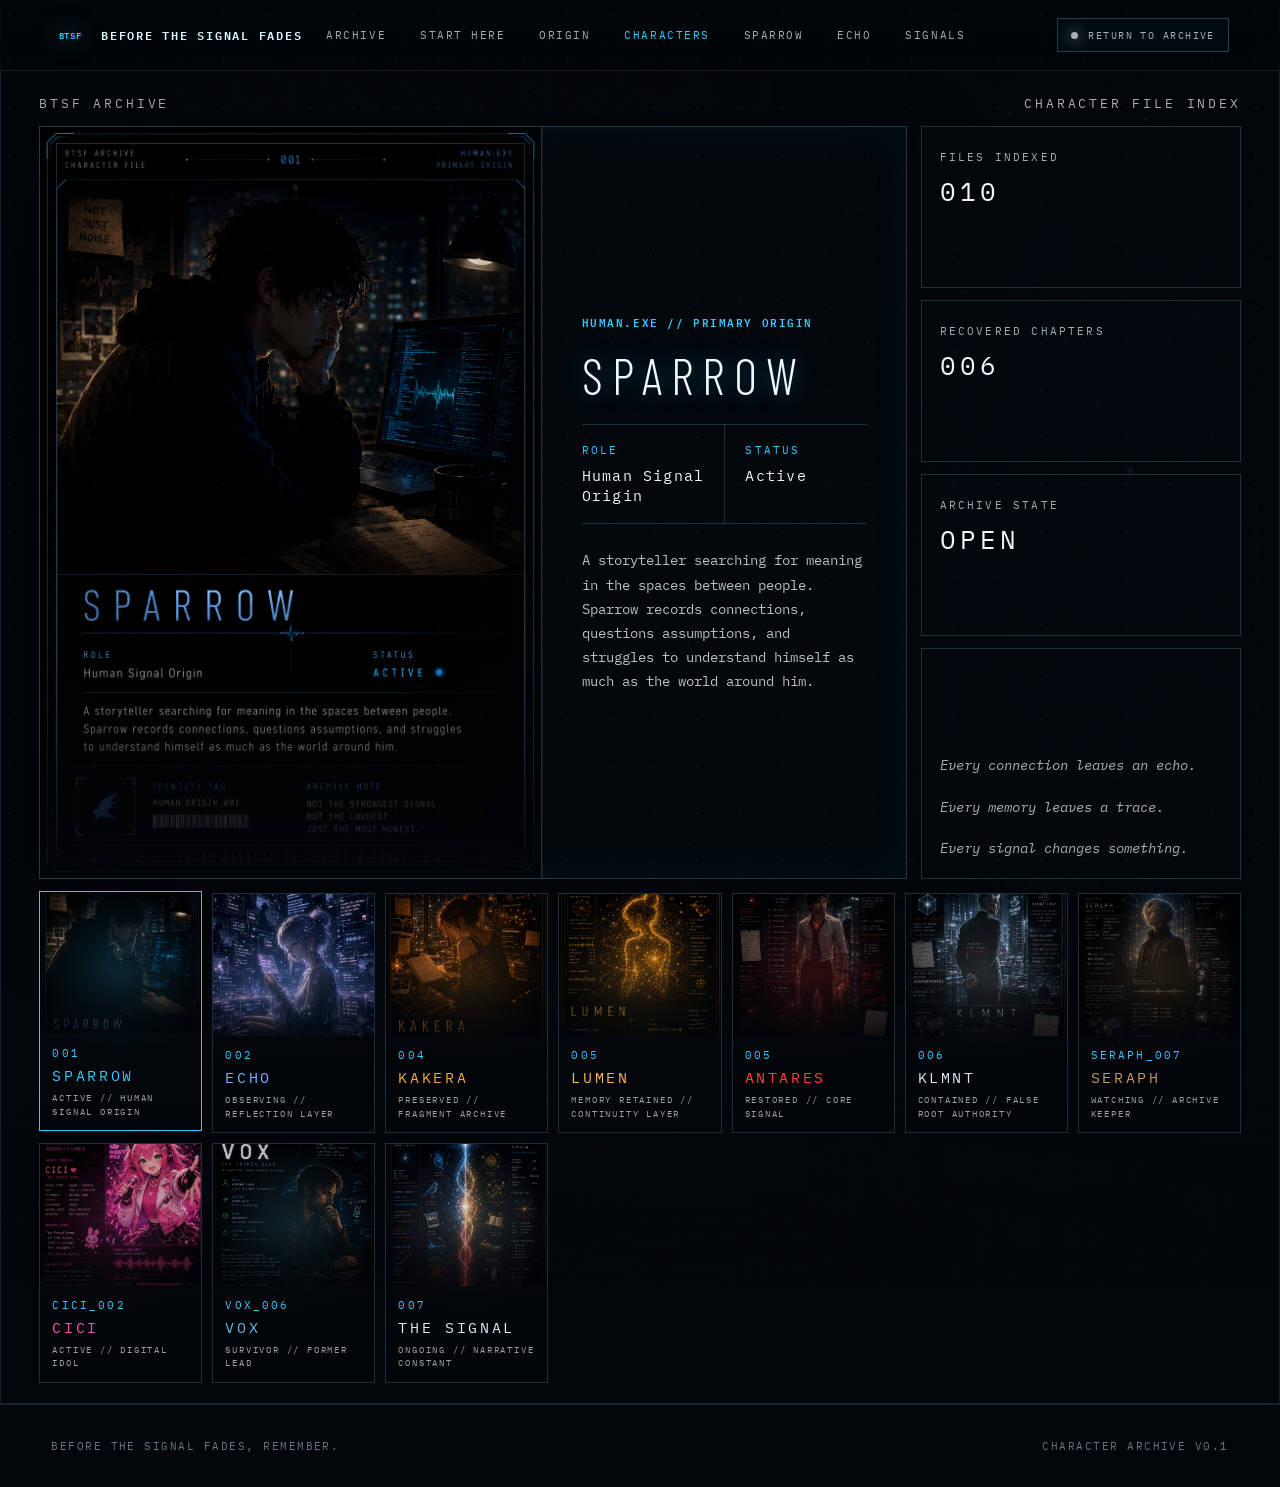
==== commit 4b4954e9: "Add files via upload" ====
--- a/characters.html
+++ b/characters.html
@@ -76,6 +76,7 @@
       </a>
       <nav class="nav-links" aria-label="Primary navigation">
         <a href="./index.html#archive">Archive</a>
+        <a href="./start.html">Start Here</a>
         <a href="./index.html#origin">Origin</a>
         <a class="active-link" href="./characters.html">Characters</a>
         <a href="./index.html#sparrow">Sparrow</a>
--- a/styles.css
+++ b/styles.css
@@ -662,15 +662,71 @@
   margin-top: 10px;
 }
 
-.memory-panel span {
-  display: block;
-  height: 26px;
-  margin-top: 16px;
+.memory-panel span {
+  display: block;
+  height: 26px;
+  margin-top: 16px;
   background: linear-gradient(90deg, transparent, rgba(52, 200, 255, 0.44), transparent);
   clip-path: polygon(0 50%, 20% 50%, 24% 18%, 30% 84%, 37% 50%, 100% 50%, 100% 56%, 37% 56%, 29% 95%, 23% 32%, 20% 56%, 0 56%);
-  opacity: 0.45;
-}
-
+  opacity: 0.45;
+}
+
+.newcomer-panel {
+  width: min(100%, 470px);
+  margin-top: 24px;
+  padding: 16px 18px;
+  border: 1px solid rgba(128, 202, 255, 0.24);
+  border-left-color: rgba(52, 200, 255, 0.7);
+  background:
+    linear-gradient(90deg, rgba(52, 200, 255, 0.08), transparent 80%),
+    rgba(3, 9, 14, 0.68);
+  box-shadow: inset 0 0 34px rgba(52, 200, 255, 0.04);
+}
+
+.newcomer-panel strong,
+.newcomer-actions a,
+.start-rule,
+.signal-choice span,
+.signal-choice strong,
+.signal-choice small {
+  font-family: var(--mono);
+  text-transform: uppercase;
+}
+
+.newcomer-panel strong {
+  display: block;
+  color: var(--cyan);
+  font-size: 0.72rem;
+  letter-spacing: 0.18em;
+}
+
+.newcomer-panel p {
+  max-width: 390px;
+  margin: 10px 0 0;
+  color: rgba(231, 238, 244, 0.82);
+  font-family: var(--mono);
+  font-size: 0.72rem;
+  line-height: 1.55;
+}
+
+.newcomer-actions {
+  display: flex;
+  flex-wrap: wrap;
+  gap: 12px;
+  margin-top: 14px;
+}
+
+.newcomer-actions a {
+  color: var(--cyan);
+  font-size: 0.62rem;
+  font-weight: 600;
+  letter-spacing: 0.14em;
+}
+
+.newcomer-actions a::after {
+  content: " ->";
+}
+
 .signal-core {
   position: relative;
   min-height: 0;
@@ -1431,6 +1487,171 @@
 .signal-mode .scanline {
   opacity: 0.24;
 }
+
+.start-page {
+  background:
+    radial-gradient(circle at 34% 14%, rgba(52, 200, 255, 0.12), transparent 28%),
+    radial-gradient(circle at 84% 72%, rgba(246, 185, 78, 0.08), transparent 26%),
+    #020509;
+}
+
+.start-shell {
+  min-height: 100vh;
+}
+
+.start-hero {
+  position: relative;
+  min-height: 78vh;
+  display: grid;
+  align-items: end;
+  padding: 118px clamp(18px, 5vw, 76px) clamp(44px, 7vw, 96px);
+  isolation: isolate;
+  overflow: hidden;
+  border: 1px solid rgba(128, 202, 255, 0.14);
+}
+
+.start-backdrop {
+  position: absolute;
+  inset: 0;
+  z-index: -2;
+  background:
+    linear-gradient(90deg, rgba(2, 5, 9, 0.86), rgba(2, 5, 9, 0.4) 48%, rgba(2, 5, 9, 0.84)),
+    linear-gradient(180deg, rgba(2, 5, 9, 0.12), #020509 92%),
+    url("./assets/archive-background.png") center / cover no-repeat;
+}
+
+.start-backdrop::after {
+  content: "";
+  position: absolute;
+  inset: 0;
+  background:
+    radial-gradient(circle at 32% 28%, rgba(52, 200, 255, 0.14), transparent 28%),
+    linear-gradient(180deg, transparent 45%, rgba(2, 5, 9, 0.78));
+}
+
+.start-copy {
+  width: min(100%, 860px);
+  max-width: 860px;
+  min-width: 0;
+}
+
+.start-copy h1 {
+  max-width: 760px;
+  font-size: clamp(4.2rem, 10vw, 8rem);
+  letter-spacing: 0.14em;
+}
+
+.start-lede {
+  width: min(100%, 760px);
+  max-width: 760px;
+  margin: 24px 0 0;
+  color: rgba(231, 238, 244, 0.84);
+  font-family: var(--mono);
+  font-size: clamp(0.92rem, 1.25vw, 1.1rem);
+  line-height: 1.75;
+  overflow-wrap: break-word;
+  white-space: normal;
+}
+
+.start-rule {
+  width: min(100%, 690px);
+  max-width: 690px;
+  margin: 24px 0 0;
+  padding: 18px 0 18px 20px;
+  border-left: 2px solid rgba(52, 200, 255, 0.72);
+  background: linear-gradient(90deg, rgba(52, 200, 255, 0.08), transparent 82%);
+  color: var(--text);
+  font-size: clamp(0.82rem, 1vw, 0.94rem);
+  letter-spacing: 0.16em;
+  line-height: 1.7;
+  overflow-wrap: break-word;
+}
+
+.start-section {
+  position: relative;
+  display: grid;
+  grid-template-columns: minmax(0, 0.76fr) minmax(300px, 0.54fr);
+  gap: clamp(28px, 6vw, 86px);
+  max-width: 1480px;
+  margin: 0 auto;
+  padding: clamp(72px, 10vw, 128px) clamp(18px, 4vw, 54px);
+  border-top: 1px solid rgba(128, 202, 255, 0.13);
+}
+
+.start-note {
+  align-self: center;
+  padding: clamp(22px, 3vw, 34px);
+  border: 1px solid rgba(128, 202, 255, 0.22);
+  background: rgba(3, 9, 14, 0.74);
+  color: rgba(231, 238, 244, 0.78);
+  font-family: var(--mono);
+  font-size: 0.86rem;
+  line-height: 1.7;
+}
+
+.start-note p {
+  margin: 0;
+}
+
+.start-note p + p {
+  margin-top: 18px;
+}
+
+.start-signals {
+  grid-template-columns: minmax(0, 0.42fr) minmax(0, 1fr);
+}
+
+.signal-choice-grid {
+  display: grid;
+  grid-template-columns: repeat(2, minmax(0, 1fr));
+  gap: 10px;
+}
+
+.signal-choice {
+  display: grid;
+  grid-template-columns: 42px minmax(0, 1fr);
+  gap: 14px;
+  min-height: 118px;
+  padding: 18px;
+  border: 1px solid color-mix(in srgb, var(--accent) 38%, rgba(128, 202, 255, 0.14));
+  background:
+    linear-gradient(90deg, color-mix(in srgb, var(--accent) 10%, transparent), transparent 74%),
+    rgba(3, 9, 14, 0.74);
+  transition:
+    transform 180ms ease,
+    border-color 180ms ease,
+    background 180ms ease;
+}
+
+.signal-choice:hover,
+.signal-choice:focus-visible {
+  transform: translateY(-2px);
+  border-color: color-mix(in srgb, var(--accent) 76%, white 8%);
+  background:
+    linear-gradient(90deg, color-mix(in srgb, var(--accent) 16%, transparent), transparent 78%),
+    rgba(6, 18, 26, 0.9);
+  outline: none;
+}
+
+.signal-choice span {
+  color: var(--accent);
+  font-size: 1.35rem;
+  line-height: 1;
+}
+
+.signal-choice strong {
+  color: var(--accent);
+  font-size: clamp(0.82rem, 1vw, 1rem);
+  letter-spacing: 0.18em;
+}
+
+.signal-choice small {
+  grid-column: 2;
+  color: rgba(231, 238, 244, 0.74);
+  font-size: 0.64rem;
+  letter-spacing: 0.08em;
+  line-height: 1.5;
+}
 
 .signal-mode .spine::before {
   animation: signal-flare 2.4s ease-in-out infinite;
@@ -1805,6 +2026,11 @@
     grid-template-columns: repeat(2, minmax(0, 1fr));
   }
 
+  .start-section,
+  .start-signals {
+    grid-template-columns: minmax(0, 1fr);
+  }
+
   .chapter-library {
     grid-template-columns: 1fr;
   }
@@ -2028,6 +2254,83 @@
   .archive-preview-grid {
     grid-template-columns: 1fr;
     gap: 10px;
+  }
+
+  .newcomer-panel {
+    width: 100%;
+    max-width: 100%;
+  }
+
+  .newcomer-panel p {
+    max-width: none;
+    overflow-wrap: break-word;
+  }
+
+  .start-hero {
+    width: 100vw;
+    max-width: 100vw;
+    min-height: 72vh;
+    padding: 92px 16px 44px;
+  }
+
+  .start-copy h1 {
+    max-width: min(100%, 340px);
+    font-size: clamp(2.85rem, 13vw, 4.1rem);
+    letter-spacing: 0.05em;
+    overflow-wrap: break-word;
+  }
+
+  .start-copy,
+  .start-lede,
+  .start-rule,
+  .start-section .section-copy,
+  .start-note {
+    width: min(100%, 318px);
+    max-width: calc(100vw - 72px);
+    min-width: 0;
+  }
+
+  .start-page .hero-actions {
+    align-items: flex-start;
+    flex-direction: column;
+  }
+
+  .start-page .primary-action,
+  .start-page .secondary-action {
+    width: min(100%, 260px);
+  }
+
+  .start-section {
+    width: 100vw;
+    max-width: 100vw;
+    overflow: hidden;
+  }
+
+  .start-lede,
+  .start-section .section-copy p,
+  .start-note,
+  .signal-choice small {
+    overflow-wrap: anywhere;
+    white-space: normal;
+  }
+
+  .start-section h2 {
+    font-size: clamp(2.35rem, 10vw, 3rem);
+    letter-spacing: 0.06em;
+  }
+
+  .start-lede {
+    font-size: 0.82rem;
+  }
+
+  .start-rule {
+    padding-left: 14px;
+    font-size: 0.72rem;
+    letter-spacing: 0.12em;
+  }
+
+  .signal-choice-grid {
+    grid-template-columns: minmax(0, 1fr);
   }
 
   .chapter-library-grid {
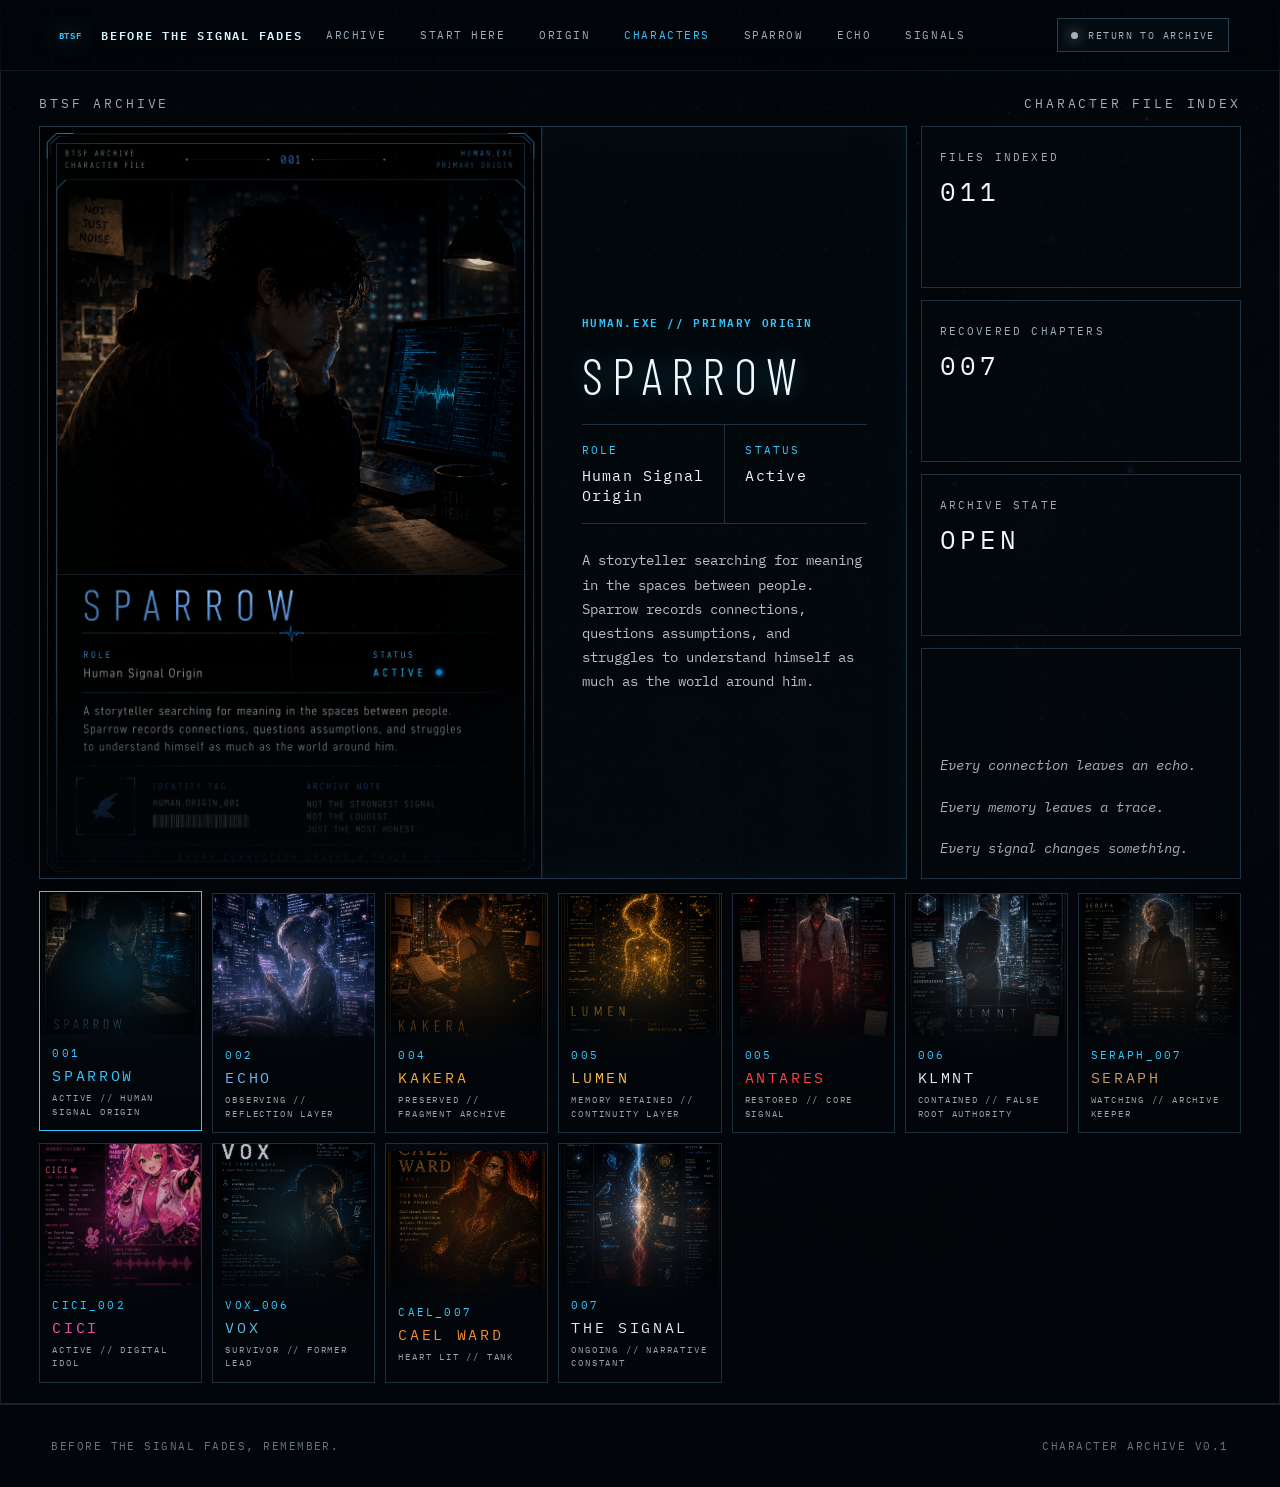
==== commit 68805789: "Add files via upload" ====
--- a/characters.html
+++ b/characters.html
@@ -129,11 +129,11 @@
           <aside class="archive-readout" aria-label="Character archive status">
             <div class="readout-panel">
               <span>Files indexed</span>
-              <strong>010</strong>
+              <strong>011</strong>
             </div>
             <div class="readout-panel">
               <span>Recovered chapters</span>
-              <strong>006</strong>
+              <strong>007</strong>
             </div>
             <div class="readout-panel">
               <span>Archive state</span>
--- a/styles.css
+++ b/styles.css
@@ -139,14 +139,19 @@
   filter: drop-shadow(0 0 12px rgba(52, 200, 255, 0.8));
 }
 
-.nav-links {
-  display: flex;
-  align-items: center;
-  justify-content: center;
-  gap: clamp(14px, 2.8vw, 34px);
-  color: var(--muted);
-  font-size: 0.68rem;
-}
+.nav-links {
+  display: flex;
+  align-items: center;
+  justify-content: center;
+  gap: clamp(14px, 2.8vw, 34px);
+  color: var(--muted);
+  font-size: 0.68rem;
+  scrollbar-width: none;
+}
+
+.nav-links::-webkit-scrollbar {
+  display: none;
+}
 
 .nav-links a {
   position: relative;
@@ -166,10 +171,21 @@
   transition: transform 180ms ease;
 }
 
-.nav-links a:hover,
-.nav-links a:focus-visible {
-  color: var(--cyan);
-}
+.nav-links a:hover,
+.nav-links a:focus-visible,
+.entry-nav-link {
+  color: var(--cyan);
+}
+
+.entry-nav-link {
+  text-shadow: 0 0 16px rgba(52, 200, 255, 0.5);
+}
+
+.entry-nav-link::before {
+  content: ">";
+  margin-right: 0.45em;
+  color: var(--teal);
+}
 
 .nav-links a:hover::after,
 .nav-links a:focus-visible::after {
@@ -358,6 +374,10 @@
   min-width: 204px;
 }
 
+.splash-start {
+  min-width: 218px;
+}
+
 .splash-footer {
   position: absolute;
   left: clamp(22px, 5vw, 76px);
@@ -376,6 +396,7 @@
 .hero-section {
   position: relative;
   min-height: 100vh;
+  scroll-margin-top: 96px;
   padding: 92px clamp(22px, 3.2vw, 46px) 18px;
   isolation: isolate;
   border: 1px solid rgba(128, 202, 255, 0.12);
@@ -672,18 +693,23 @@
 }
 
 .newcomer-panel {
-  width: min(100%, 470px);
-  margin-top: 24px;
-  padding: 16px 18px;
-  border: 1px solid rgba(128, 202, 255, 0.24);
-  border-left-color: rgba(52, 200, 255, 0.7);
+  position: relative;
+  width: min(100%, 540px);
+  margin-top: 28px;
+  padding: 22px 24px;
+  border: 1px solid rgba(128, 202, 255, 0.34);
+  border-left: 2px solid rgba(52, 200, 255, 0.9);
   background:
-    linear-gradient(90deg, rgba(52, 200, 255, 0.08), transparent 80%),
-    rgba(3, 9, 14, 0.68);
-  box-shadow: inset 0 0 34px rgba(52, 200, 255, 0.04);
+    radial-gradient(circle at 92% 18%, rgba(49, 230, 210, 0.12), transparent 30%),
+    linear-gradient(90deg, rgba(52, 200, 255, 0.12), transparent 82%),
+    rgba(3, 9, 14, 0.8);
+  box-shadow:
+    inset 0 0 44px rgba(52, 200, 255, 0.07),
+    0 0 42px rgba(52, 200, 255, 0.08);
 }
 
 .newcomer-panel strong,
+.recommended-entry,
 .newcomer-actions a,
 .start-rule,
 .signal-choice span,
@@ -696,24 +722,33 @@
 .newcomer-panel strong {
   display: block;
   color: var(--cyan);
-  font-size: 0.72rem;
-  letter-spacing: 0.18em;
+  font-size: 0.82rem;
+  letter-spacing: 0.2em;
+}
+
+.recommended-entry {
+  display: block;
+  margin-top: 10px;
+  color: rgba(246, 185, 78, 0.94);
+  font-size: 0.64rem;
+  font-weight: 600;
+  letter-spacing: 0.16em;
 }
 
 .newcomer-panel p {
-  max-width: 390px;
-  margin: 10px 0 0;
+  max-width: 450px;
+  margin: 14px 0 0;
   color: rgba(231, 238, 244, 0.82);
   font-family: var(--mono);
-  font-size: 0.72rem;
-  line-height: 1.55;
+  font-size: 0.78rem;
+  line-height: 1.65;
 }
 
 .newcomer-actions {
   display: flex;
   flex-wrap: wrap;
   gap: 12px;
-  margin-top: 14px;
+  margin-top: 18px;
 }
 
 .newcomer-actions a {
@@ -723,8 +758,21 @@
   letter-spacing: 0.14em;
 }
 
+.newcomer-actions .newcomer-primary {
+  min-height: 34px;
+  padding: 9px 13px;
+  border: 1px solid rgba(52, 200, 255, 0.54);
+  background: linear-gradient(90deg, rgba(52, 200, 255, 0.22), rgba(49, 230, 210, 0.12));
+  color: var(--text);
+  box-shadow: 0 0 18px rgba(52, 200, 255, 0.12);
+}
+
 .newcomer-actions a::after {
   content: " ->";
+}
+
+.newcomer-actions .newcomer-primary::after {
+  content: "";
 }
 
 .signal-core {
@@ -2072,7 +2120,7 @@
   }
 
   .hero-section {
-    padding: 42px 16px 28px;
+    padding: 130px 16px 28px;
     overflow: hidden;
   }
 
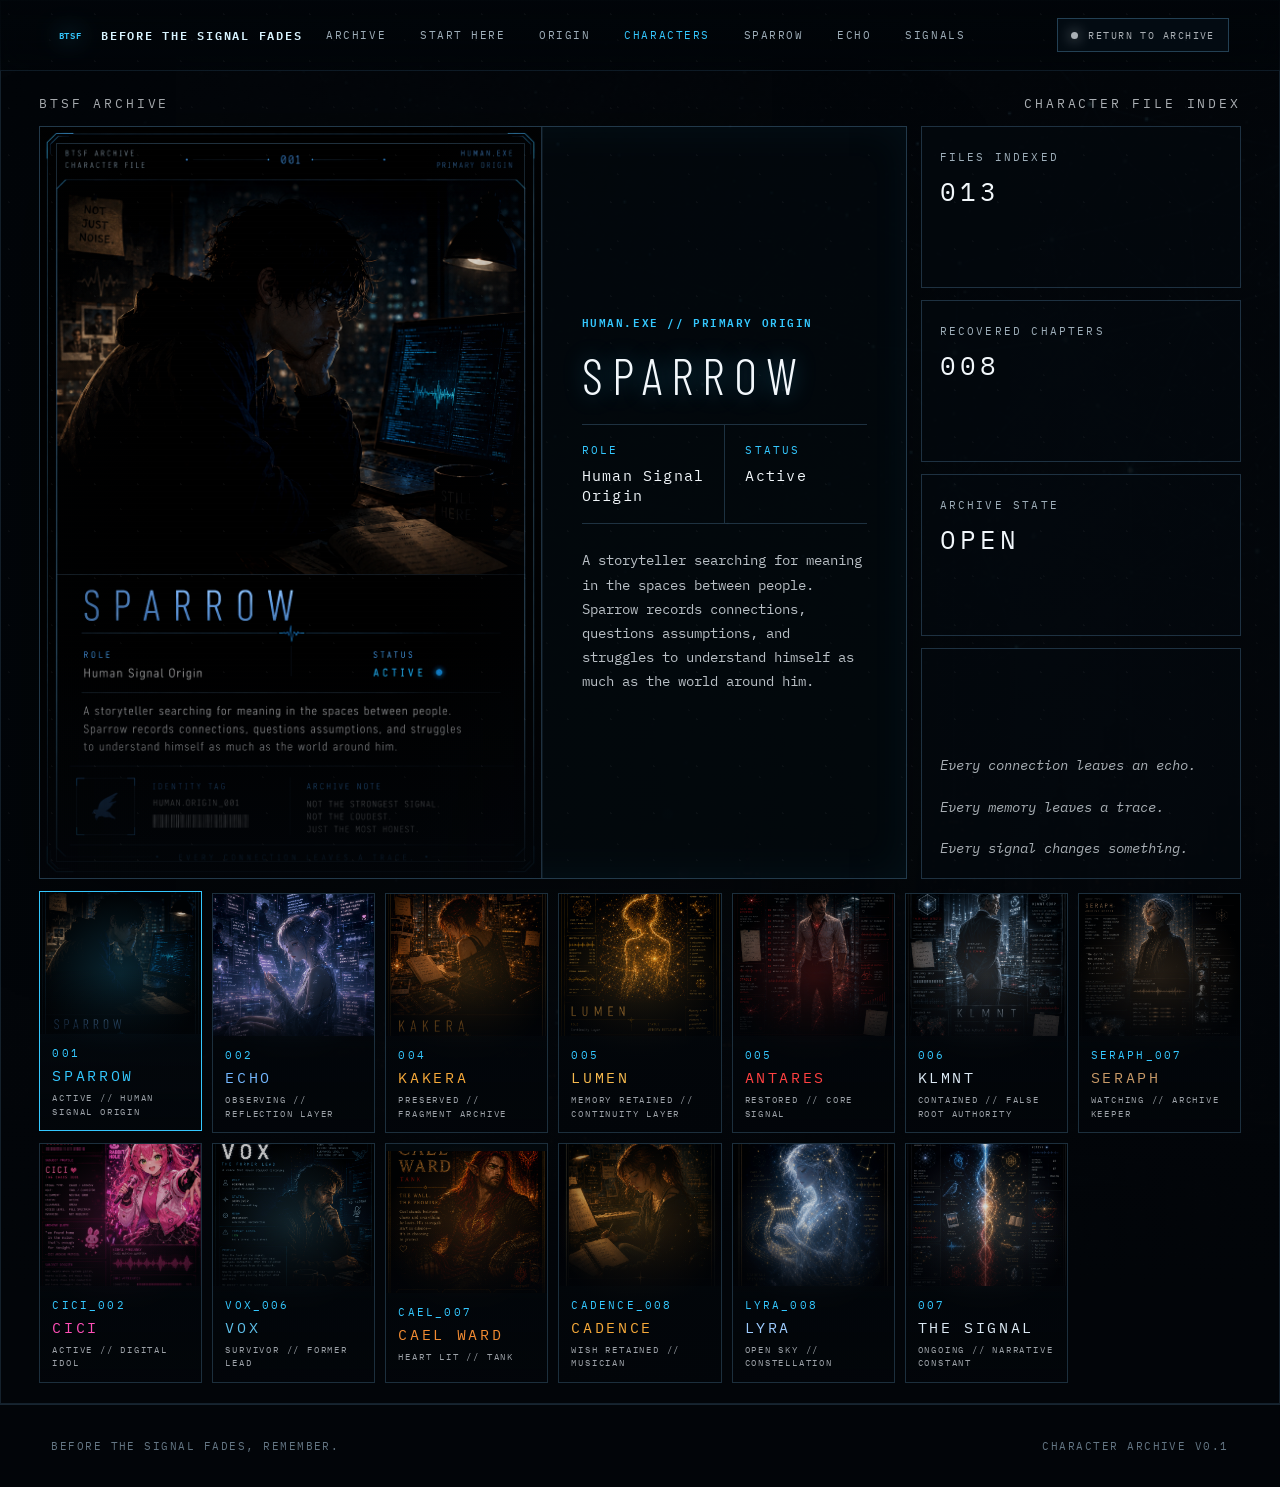
==== commit 0031d973: "Add Starfall chapter to archive hub" ====
--- a/characters.html
+++ b/characters.html
@@ -129,11 +129,11 @@
           <aside class="archive-readout" aria-label="Character archive status">
             <div class="readout-panel">
               <span>Files indexed</span>
-              <strong>011</strong>
+              <strong>013</strong>
             </div>
             <div class="readout-panel">
               <span>Recovered chapters</span>
-              <strong>007</strong>
+              <strong>008</strong>
             </div>
             <div class="readout-panel">
               <span>Archive state</span>
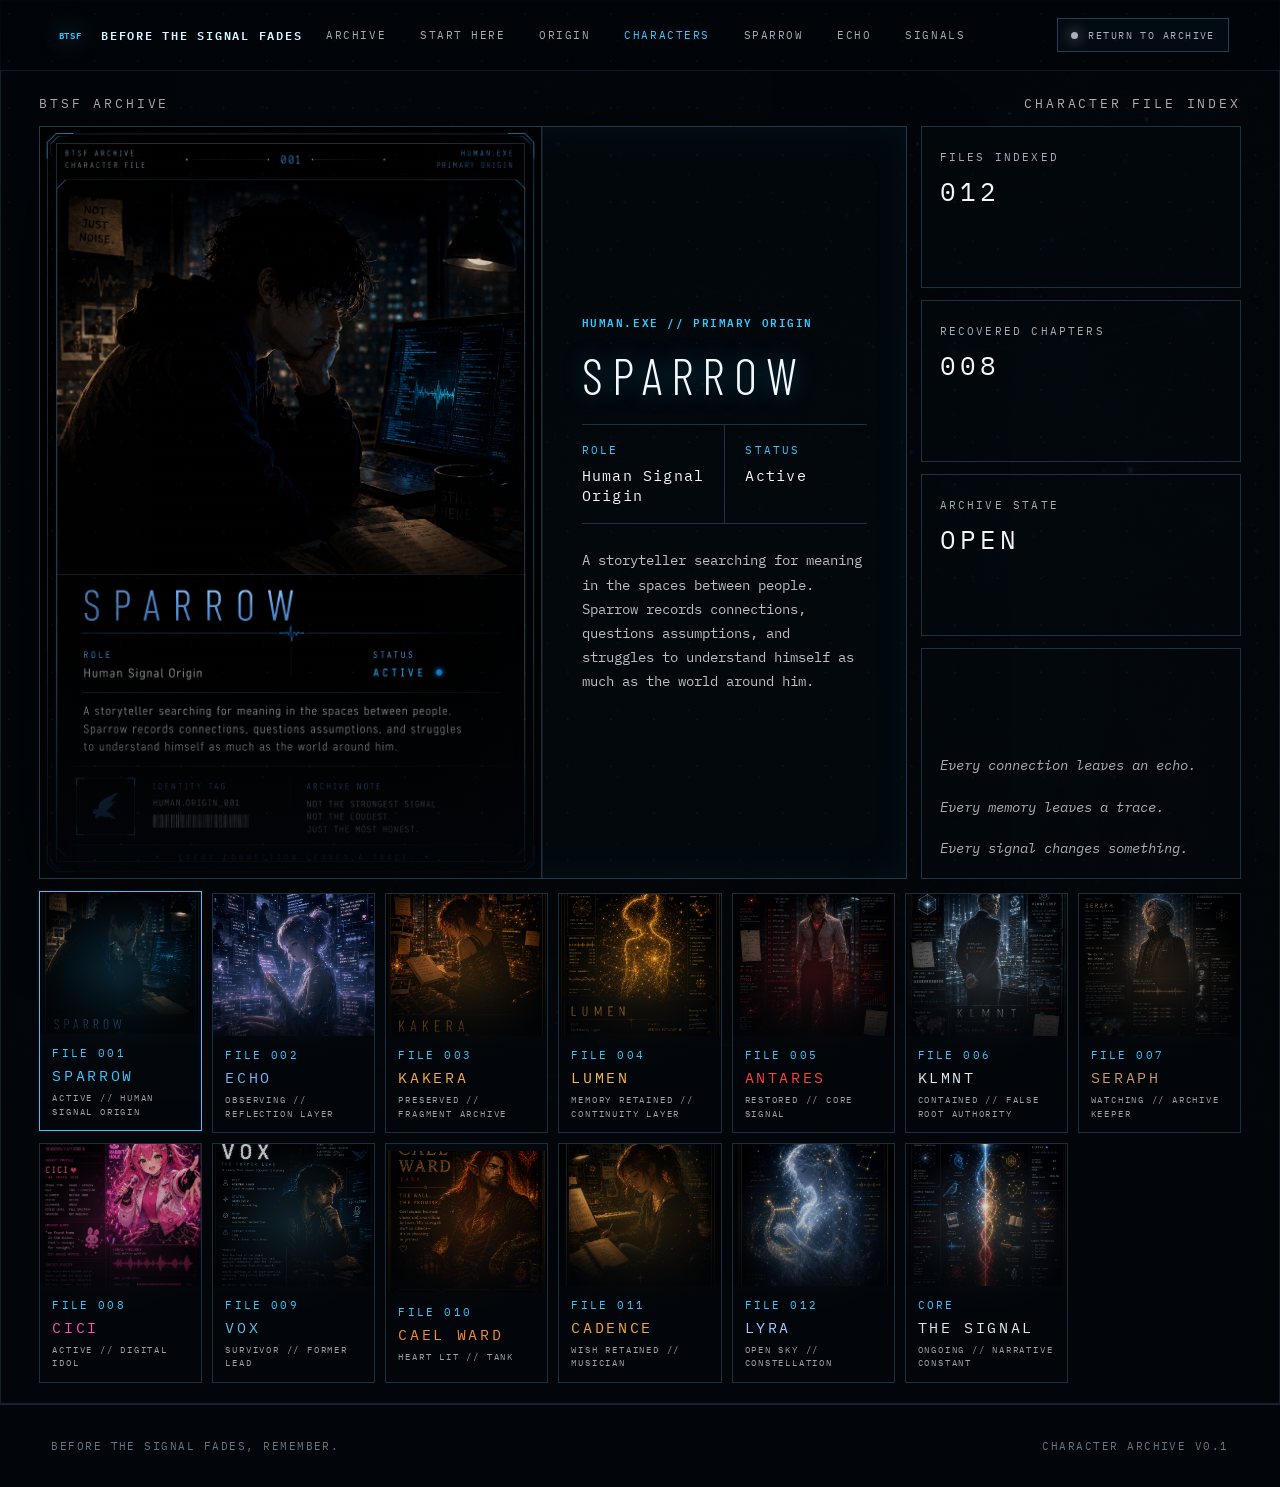
==== commit d8cd1665: "Normalize character file labels" ====
--- a/characters.html
+++ b/characters.html
@@ -129,7 +129,7 @@
           <aside class="archive-readout" aria-label="Character archive status">
             <div class="readout-panel">
               <span>Files indexed</span>
-              <strong>013</strong>
+              <strong>012</strong>
             </div>
             <div class="readout-panel">
               <span>Recovered chapters</span>
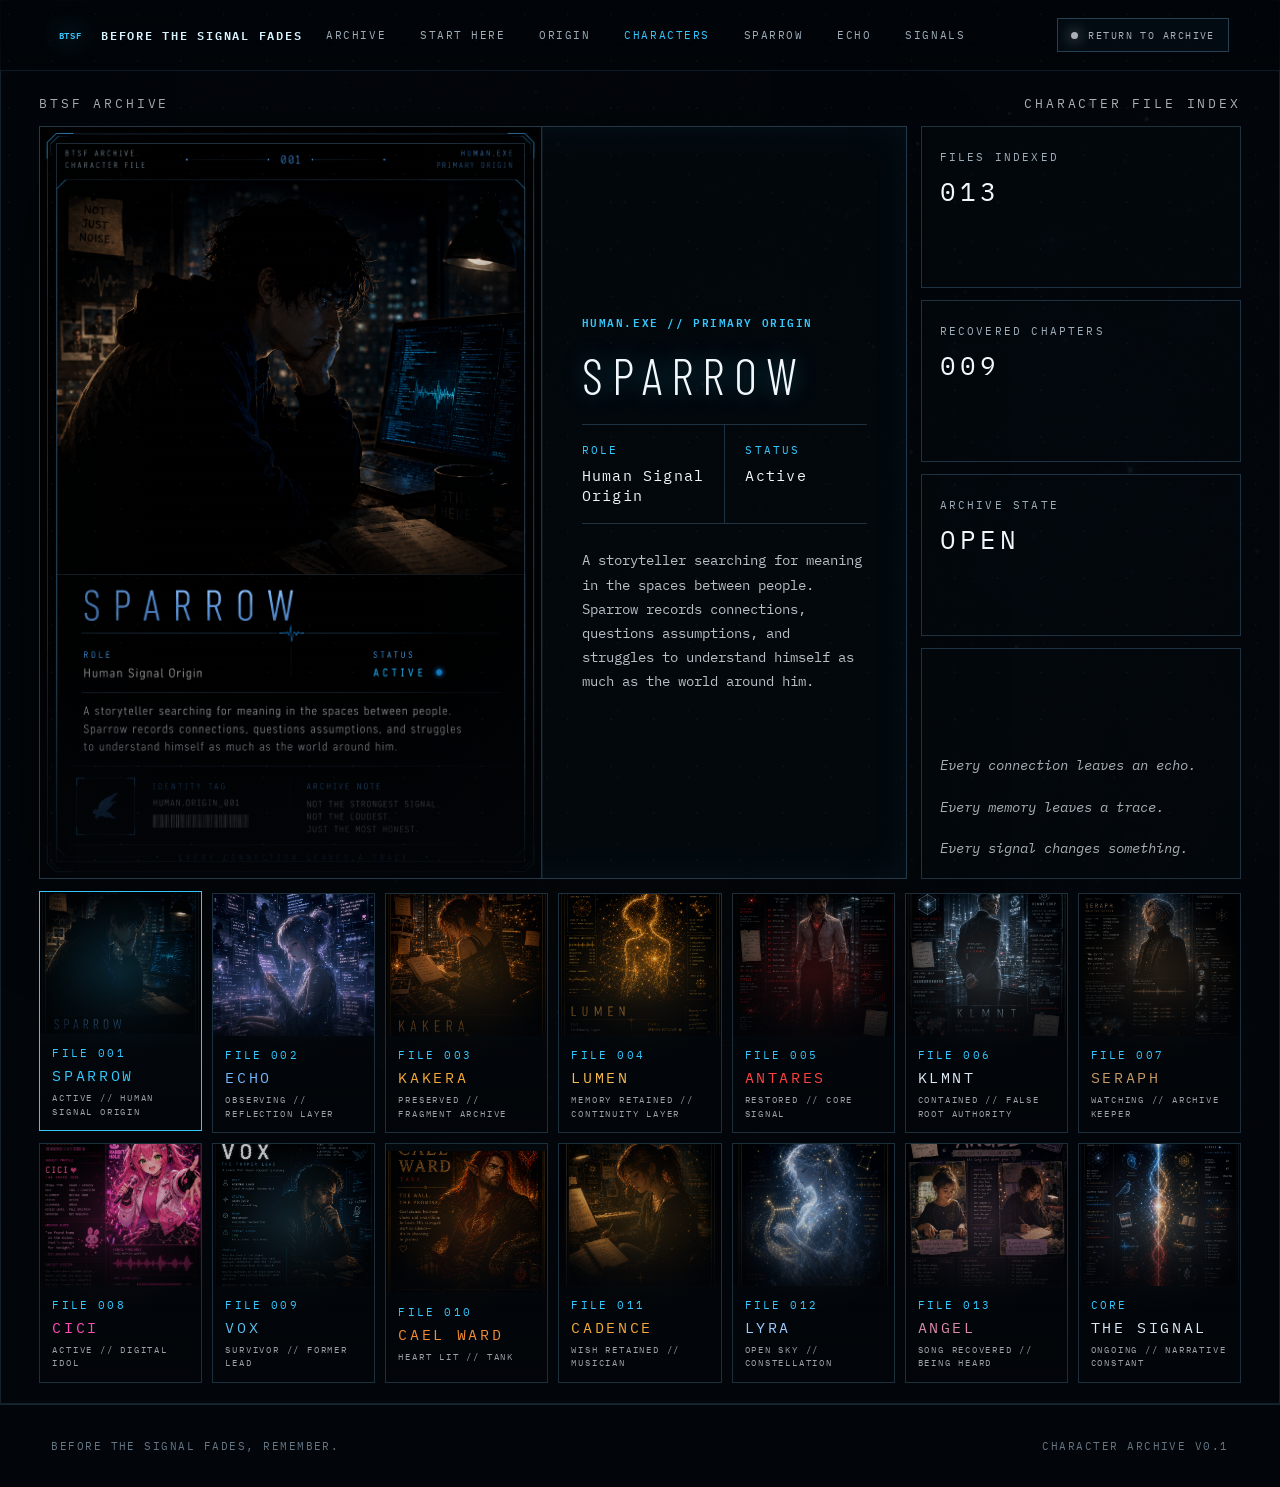
==== commit 857a4049: "Add Silent.Song chapter to archive hub" ====
--- a/characters.html
+++ b/characters.html
@@ -129,11 +129,11 @@
           <aside class="archive-readout" aria-label="Character archive status">
             <div class="readout-panel">
               <span>Files indexed</span>
-              <strong>012</strong>
+              <strong>013</strong>
             </div>
             <div class="readout-panel">
               <span>Recovered chapters</span>
-              <strong>008</strong>
+              <strong>009</strong>
             </div>
             <div class="readout-panel">
               <span>Archive state</span>
@@ -156,6 +156,6 @@
       <span>Character archive v0.1</span>
     </footer>
 
-    <script src="./characters.js"></script>
+    <script src="./characters.js?v=ch9"></script>
   </body>
 </html>
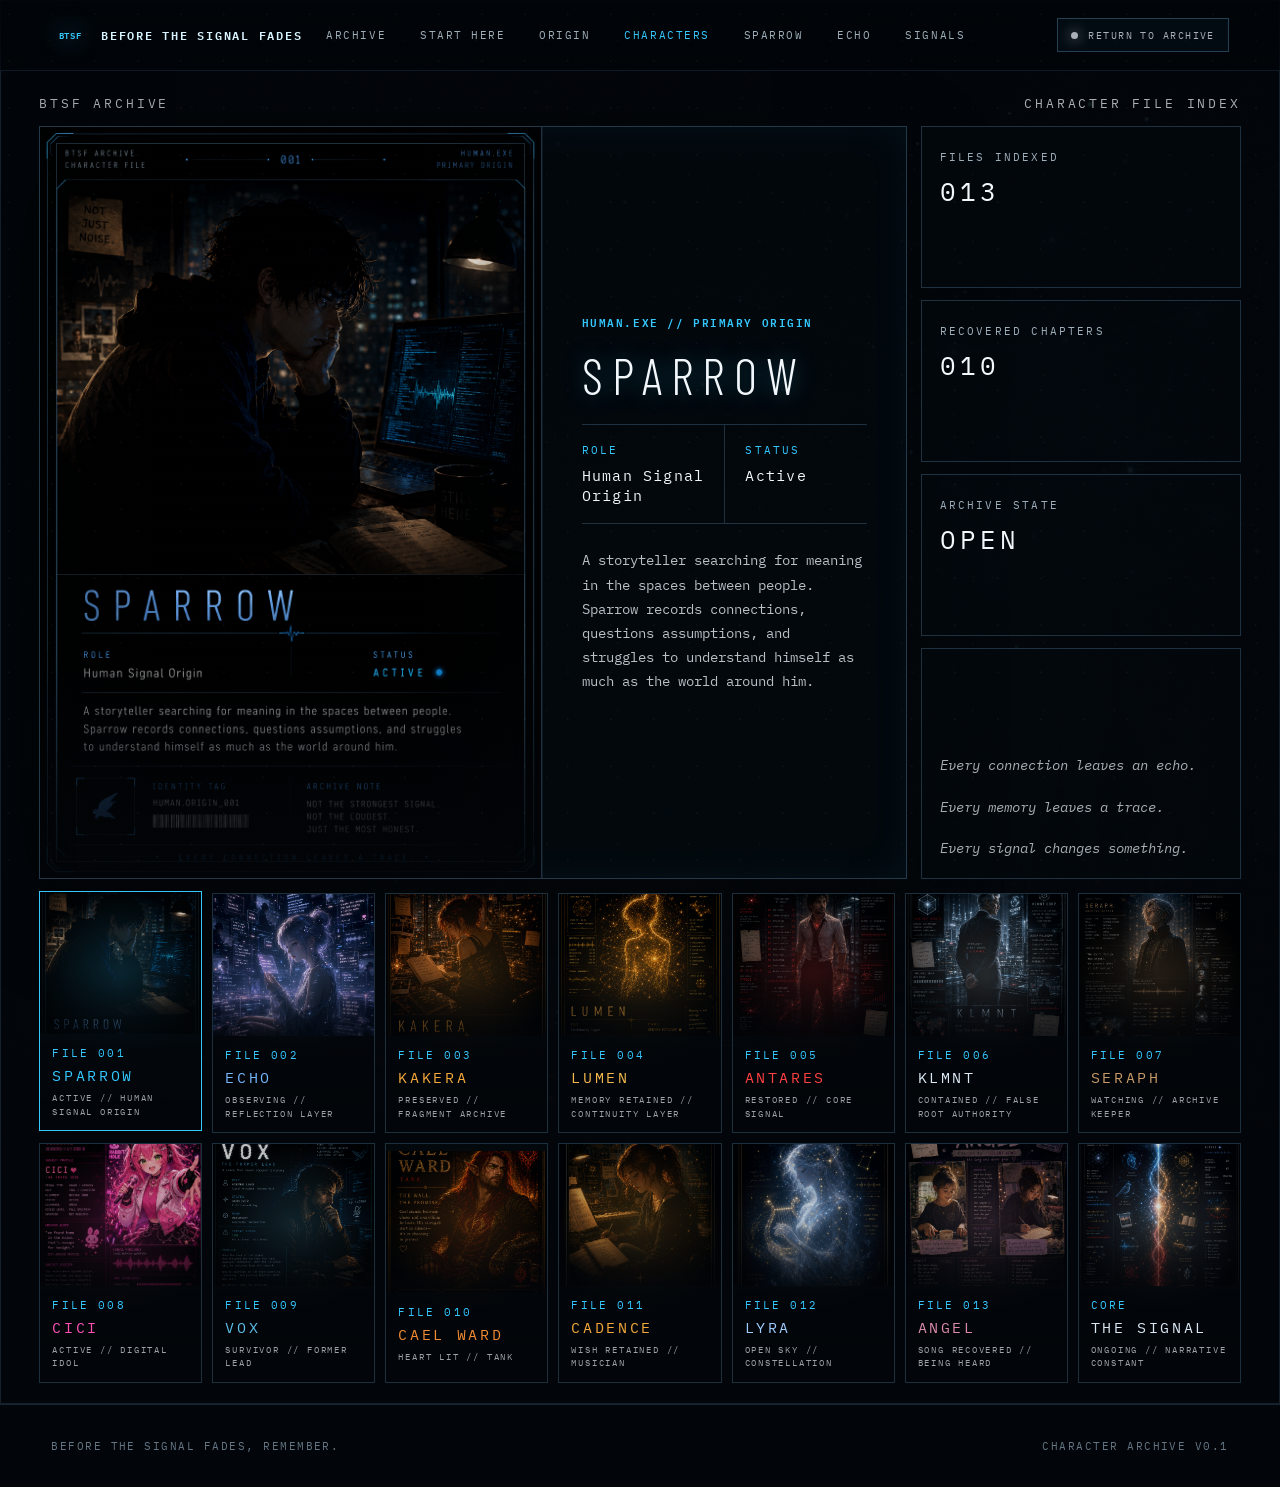
==== commit ed8013aa: "Complete archive with Ever After chapter" ====
--- a/characters.html
+++ b/characters.html
@@ -133,7 +133,7 @@
             </div>
             <div class="readout-panel">
               <span>Recovered chapters</span>
-              <strong>009</strong>
+              <strong>010</strong>
             </div>
             <div class="readout-panel">
               <span>Archive state</span>
